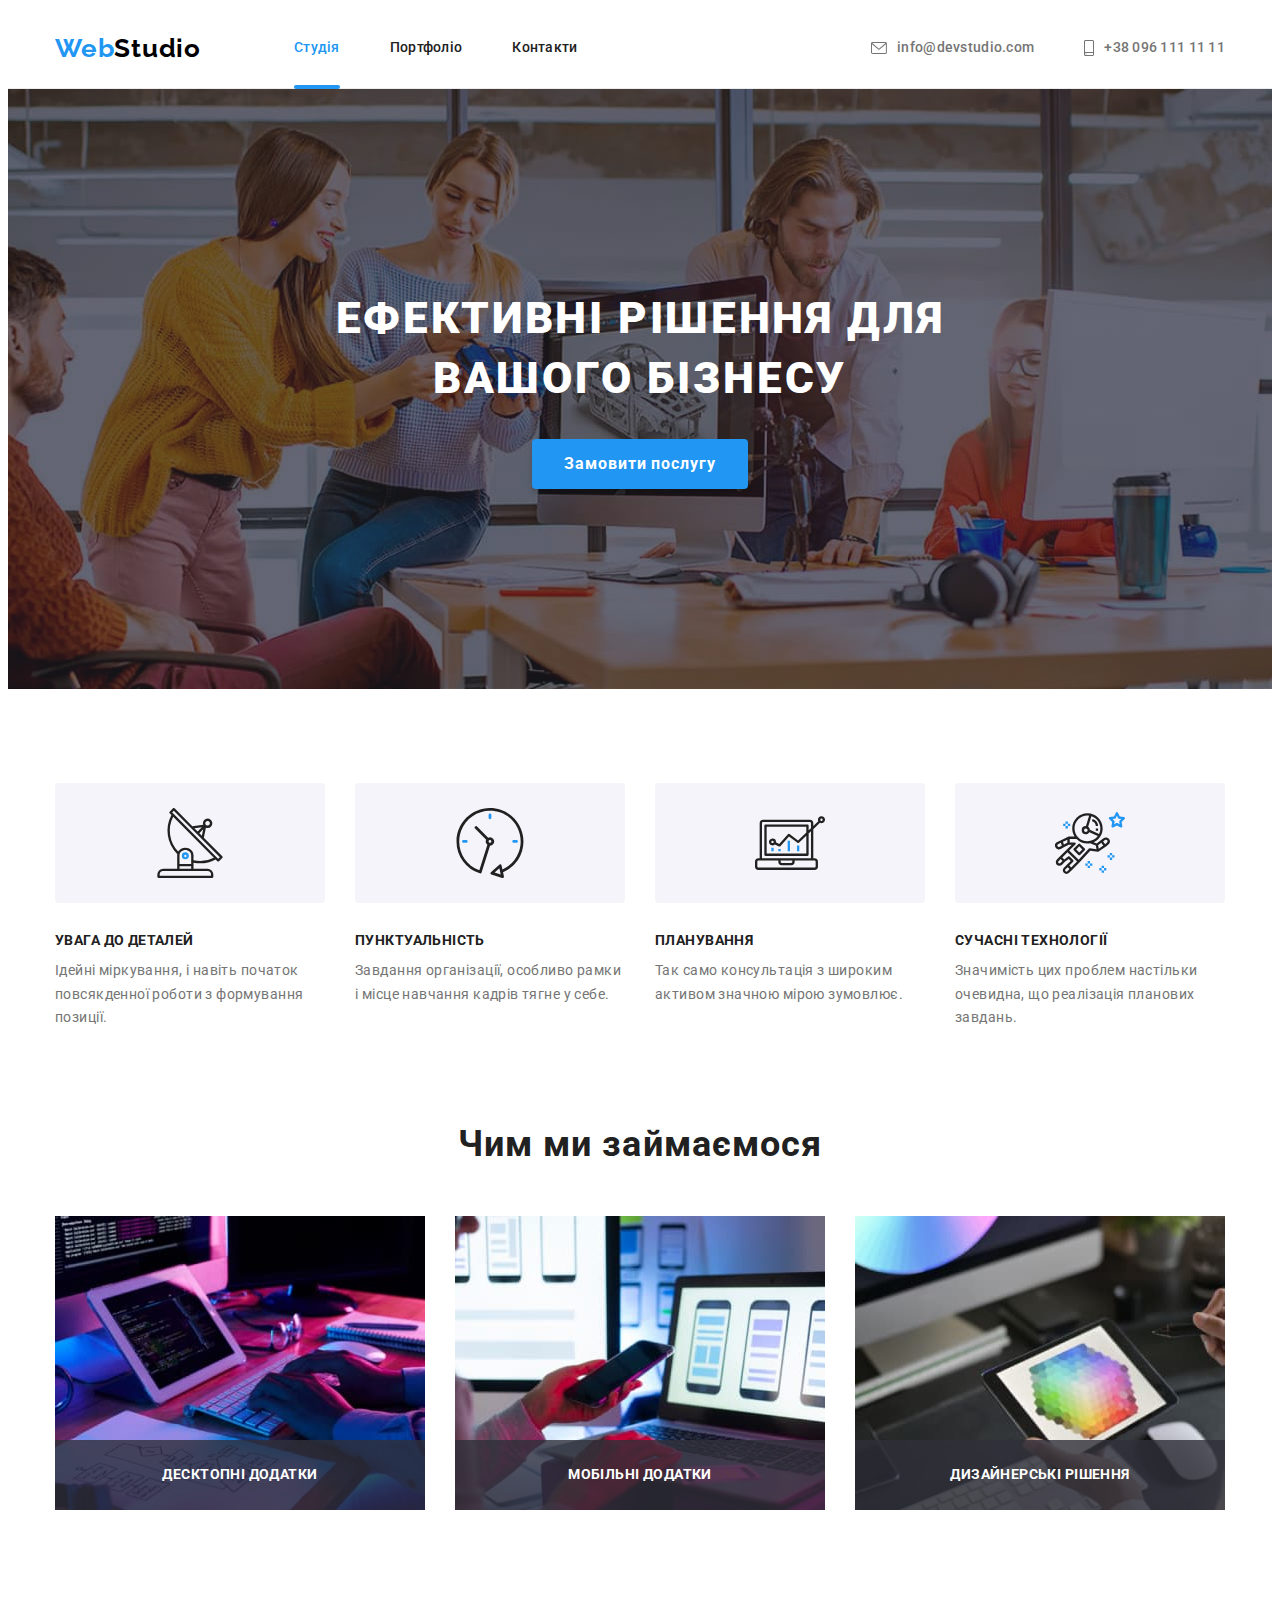
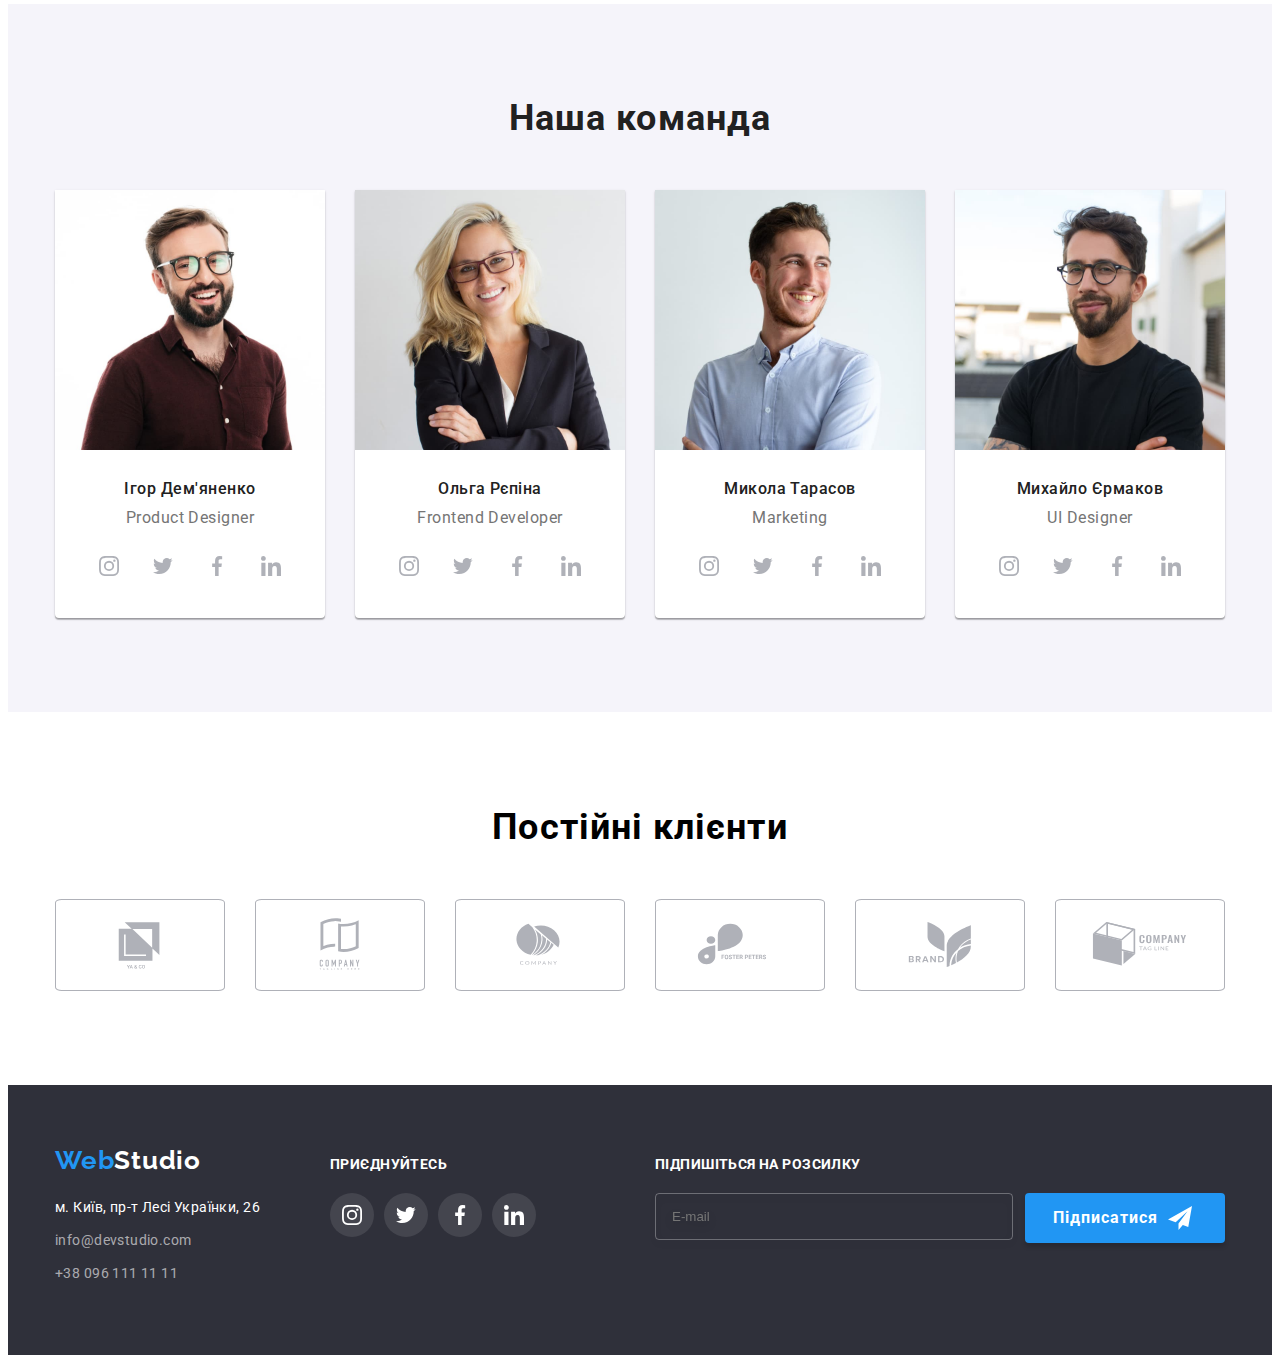
==== index.html @ 9ee4680a "hw6" ====
<!DOCTYPE html>
<html lang="uk">
  <head>
    <meta charset="UTF-8" />
    <meta name="description" content="Web-розробка для вашего бізнесу" />
    <link rel="preconnect" href="https://fonts.googleapis.com" />
    <link rel="preconnect" href="https://fonts.gstatic.com" crossorigin />
    <link href="https://fonts.googleapis.com/css2?family=Raleway:wght@700&family=Roboto:wght@400;500;700;900&display=swap" rel="stylesheet" />
    <link
      rel="stylesheet"
      href="https://cdnjs.cloudflare.com/ajax/libs/modern-normalize/1.1.0/modern-normalize.min.css"
      integrity="sha512-wpPYUAdjBVSE4KJnH1VR1HeZfpl1ub8YT/NKx4PuQ5NmX2tKuGu6U/JRp5y+Y8XG2tV+wKQpNHVUX03MfMFn9Q=="
      crossorigin="anonymous"
      referrerpolicy="no-referrer"
    />

    <link href="css/styles.css" rel="stylesheet" />
    <title>WebStudio</title>
  </head>

  <body>
    <header class="profile">
      <div class="container header">
        <nav class="nav-box">
          <a class="logo" href="./index.html"> Web<span class="remark">Studio</span> </a>
          <ul class="list-head list">
            <li class="li-nav-head">
              <a class="link nav-head current" href="./index.html">Студія</a>
            </li>
            <li class="li-nav-head">
              <a class="link nav-head" href="./portfolio.html">Портфоліо</a>
            </li>
            <li class="li-nav-head">
              <a class="link nav-head" href="#">Контакти</a>
            </li>
          </ul>
        </nav>
        <ul class="list-contact list">
          <li class="li-nav-contact">
            <a class="link contacts" href="mailto:info@devstudio.com"
              ><svg class="contact-icon" width="16" height="12">
                <use href="./images/icons.svg#icon-envelope"></use></svg
              >info@devstudio.com</a
            >
          </li>
          <li class="li-nav-contact">
            <a class="link contacts" href="tel:+380961111111"
              ><svg class="contact-icon" width="10" height="16">
                <use href="./images/icons.svg#icon-smartphone"></use>
              </svg>
              +38 096 111 11 11
            </a>
          </li>
        </ul>
      </div>
    </header>

    <main>
      <section class="hero bg-hero">
        <div class="container">
          <h1 class="slogan">Ефективні рішення для вашого бізнесу</h1>
          <button class="button" type="button" data-modal-open>Замовити послугу</button>
        </div>
      </section>

      <section class="section-main">
        <div class="container">
          <h2 class="visually-hidden">Наші переваги</h2>
          <ul class="list flex-container">
            <li class="description-box icon-antenna-1">
              <h3 class="chapter">увага до деталей</h3>
              <p class="description">Ідейні міркування, і навіть початок повсякденної роботи з формування позиції.</p>
            </li>
            <li class="description-box icon-clock-1">
              <h3 class="chapter">пунктуальність</h3>
              <p class="description">Завдання організації, особливо рамки і місце навчання кадрів тягне у себе.</p>
            </li>
            <li class="description-box icon-diagram-1">
              <h3 class="chapter">планування</h3>
              <p class="description">Так само консультація з широким активом значною мірою зумовлює.</p>
            </li>
            <li class="description-box icon-astronaut-1">
              <h3 class="chapter">сучасні технології</h3>
              <p class="description">Значимість цих проблем настільки очевидна, що реалізація планових завдань.</p>
            </li>
          </ul>
        </div>
      </section>
      <section class="section active">
        <div class="container">
          <h2 class="work">Чим ми займаємося</h2>
          <ul class="list flex-container">
            <li class="item">
              <div class="picture-wrapper">
                <img class="picture" src="./images/ruki-za-compom.jpg" alt="ПК" width="370" />
                <h3 class="picture-title">Десктопні додатки</h3>
              </div>
            </li>
            <li class="item">
              <div class="picture-wrapper">
                <img class="picture" src="./images/tri-iphona.jpg" alt="Макет" width="370" />
                <h3 class="picture-title">Мобільні додатки</h3>
              </div>
            </li>
            <li class="item">
              <div class="picture-wrapper">
                <img class="picture" src="./images/palitra.jpg" alt="Палітра" width="370" />
                <h3 class="picture-title">Дизайнерські рішення</h3>
              </div>
            </li>
          </ul>
        </div>
      </section>

      <section class="team">
        <div class="container">
          <h2 class="work">Наша команда</h2>
          <ul class="list flex-container">
            <li class="portrait">
              <img src="./images/ihor.jpg" alt="Ігор Дем'яненко" width="270" height="260" class="igor" />
              <div class="portrait-box">
                <h3 class="names">Ігор Дем'яненко</h3>
                <p class="job">Product Designer</p>
                <ul class="social-list">
                  <li>
                    <a href="https://www.instagram.com/" class="media-link" target="_blank">
                      <svg class="media-icon" width="20px" height="20">
                        <use href="./images/icons.svg#icon-instagram"></use>
                      </svg>
                    </a>
                  </li>
                  <li>
                    <a href="https://twitter.com/" class="media-link" target="_blank">
                      <svg class="media-icon" width="20px" height="20">
                        <use href="./images/icons.svg#icon-twitter"></use>
                      </svg>
                    </a>
                  </li>
                  <li>
                    <a href="https://uk-ua.facebook.com/" class="media-link" target="_blank">
                      <svg class="media-icon" width="20px" height="20">
                        <use href="./images/icons.svg#icon-facebook"></use>
                      </svg>
                    </a>
                  </li>
                  <li>
                    <a href="https://www.linkedin.com/" class="media-link" target="_blank">
                      <svg class="media-icon" width="20px" height="20">
                        <use href="./images/icons.svg#icon-linkedin"></use>
                      </svg>
                    </a>
                  </li>
                </ul>
              </div>
            </li>

            <li class="portrait">
              <img src="./images/olha.jpg" alt="Ольга Рєпіна" width="270" height="260" class="olya" />
              <div class="portrait-box">
                <h3 class="names">Ольга Рєпіна</h3>
                <p class="job">Frontend Developer</p>
                <ul class="social-list">
                  <li>
                    <a href="https://www.instagram.com/" class="media-link" target="_blank">
                      <svg class="media-icon" width="20px" height="20">
                        <use href="./images/icons.svg#icon-instagram"></use>
                      </svg>
                    </a>
                  </li>
                  <li>
                    <a href="https://twitter.com/" class="media-link" target="_blank">
                      <svg class="media-icon" width="20px" height="20">
                        <use href="./images/icons.svg#icon-twitter"></use>
                      </svg>
                    </a>
                  </li>
                  <li>
                    <a href="https://uk-ua.facebook.com/" class="media-link" target="_blank">
                      <svg class="media-icon" width="20px" height="20">
                        <use href="./images/icons.svg#icon-facebook"></use>
                      </svg>
                    </a>
                  </li>
                  <li>
                    <a href="https://www.linkedin.com/" class="media-link" target="_blank">
                      <svg class="media-icon" width="20px" height="20">
                        <use href="./images/icons.svg#icon-linkedin"></use>
                      </svg>
                    </a>
                  </li>
                </ul>
              </div>
            </li>

            <li class="portrait">
              <img src="./images/kolya.jpg" alt="Микола Тарасов" width="270" height="260" class="kolya" />
              <div class="portrait-box">
                <h3 class="names">Микола Тарасов</h3>
                <p class="job">Marketing</p>
                <ul class="social-list">
                  <li>
                    <a href="https://www.instagram.com/" class="media-link" target="_blank">
                      <svg class="media-icon" width="20px" height="20">
                        <use href="./images/icons.svg#icon-instagram"></use>
                      </svg>
                    </a>
                  </li>
                  <li>
                    <a href="https://twitter.com/" class="media-link" target="_blank">
                      <svg class="media-icon" width="20px" height="20">
                        <use href="./images/icons.svg#icon-twitter"></use>
                      </svg>
                    </a>
                  </li>
                  <li>
                    <a href="https://uk-ua.facebook.com/" class="media-link" target="_blank">
                      <svg class="media-icon" width="20px" height="20">
                        <use href="./images/icons.svg#icon-facebook"></use>
                      </svg>
                    </a>
                  </li>
                  <li>
                    <a href="https://www.linkedin.com/" class="media-link" target="_blank">
                      <svg class="media-icon" width="20px" height="20">
                        <use href="./images/icons.svg#icon-linkedin"></use>
                      </svg>
                    </a>
                  </li>
                </ul>
              </div>
            </li>

            <li class="portrait">
              <img src="./images/miha.jpg" alt="Михайло Єрмаков" width="270" height="260" class="misha" />
              <div class="portrait-box">
                <h3 class="names">Михайло Єрмаков</h3>
                <p class="job">UI Designer</p>
                <ul class="social-list">
                  <li>
                    <a href="https://www.instagram.com/" class="media-link" target="_blank">
                      <svg class="media-icon" width="20px" height="20">
                        <use href="./images/icons.svg#icon-instagram"></use>
                      </svg>
                    </a>
                  </li>
                  <li>
                    <a href="https://twitter.com/" class="media-link" target="_blank">
                      <svg class="media-icon" width="20px" height="20">
                        <use href="./images/icons.svg#icon-twitter"></use>
                      </svg>
                    </a>
                  </li>
                  <li>
                    <a href="https://uk-ua.facebook.com/" class="media-link" target="_blank">
                      <svg class="media-icon" width="20px" height="20">
                        <use href="./images/icons.svg#icon-facebook"></use>
                      </svg>
                    </a>
                  </li>
                  <li>
                    <a href="https://www.linkedin.com/" class="media-link" target="_blank">
                      <svg class="media-icon" width="20px" height="20">
                        <use href="./images/icons.svg#icon-linkedin"></use>
                      </svg>
                    </a>
                  </li>
                </ul>
              </div>
            </li>
          </ul>
        </div>
      </section>

      <section class="section clients">
        <div class="container">
          <h2>Постійні клієнти</h2>
          <ul class="client-list">
            <li class="client-item">
              <a href="" class="client-link" target="_blank">
                <svg class="client-icon" width="106" height="60">
                  <use href="./images/icons.svg#icon-Logo"></use>
                </svg>
              </a>
            </li>
            <li class="client-item">
              <a href="" class="client-link" target="_blank">
                <svg class="client-icon" width="106" height="60">
                  <use href="./images/icons.svg#icon-Logo2"></use>
                </svg>
              </a>
            </li>
            <li class="client-item">
              <a href="" class="client-link" target="_blank">
                <svg class="client-icon" width="106" height="60">
                  <use href="./images/icons.svg#icon-Logo3"></use>
                </svg>
              </a>
            </li>
            <li class="client-item">
              <a href="" class="client-link" target="_blank">
                <svg class="client-icon" width="106" height="60">
                  <use href="./images/icons.svg#icon-Logo4"></use>
                </svg>
              </a>
            </li>
            <li class="client-item">
              <a href="" class="client-link" target="_blank">
                <svg class="client-icon" width="106" height="60">
                  <use href="./images/icons.svg#icon-Logo5"></use>
                </svg>
              </a>
            </li>
            <li class="client-item">
              <a href="" class="client-link" target="_blank">
                <svg class="client-icon" width="106" height="60">
                  <use href="./images/icons.svg#icon-Logo6"></use>
                </svg>
              </a>
            </li>
          </ul>
        </div>
      </section>
    </main>

    <footer class="underground">
      <div class="container aside">
        <div>
          <a href="./index.html" class="logo">Web<span class="remark-footer">Studio</span></a>
          <address>
            <ul class="list footer-box">
              <li class="footer-address">
                <a class="map" href="https://goo.gl/maps/CPtrU1FHBa2aNyZL9" target="_blank" rel="noopener noreferrer nofollow">м. Київ, пр-т Лесі Українки, 26</a>
              </li>
              <li class="footer-address">
                <a class="contacts-footer" href="mailto:info@devstudio.com">info@devstudio.com</a>
              </li>
              <li class="footer-address">
                <a class="contacts-footer" href="tel:+380961111111"> +38 096 111 11 11 </a>
              </li>
            </ul>
          </address>
        </div>
        <div class="social-media">
          <p>Приєднуйтесь</p>
          <ul class="media-list">
            <li>
              <a href="https://www.instagram.com/" class="media-link" target="_blank">
                <svg class="footer-icon" width="20px" height="20">
                  <use href="./images/icons.svg#icon-instagram"></use>
                </svg>
              </a>
            </li>
            <li>
              <a href="https://twitter.com/" class="media-link" target="_blank">
                <svg class="footer-icon" width="20px" height="20">
                  <use href="./images/icons.svg#icon-twitter"></use>
                </svg>
              </a>
            </li>
            <li>
              <a href="https://uk-ua.facebook.com/" class="media-link" target="_blank">
                <svg class="footer-icon" width="20px" height="20">
                  <use href="./images/icons.svg#icon-facebook"></use>
                </svg>
              </a>
            </li>
            <li>
              <a href="https://www.linkedin.com/" class="media-link" target="_blank" >
                <svg class="footer-icon" width="20px" height="20">
                  <use href="./images/icons.svg#icon-linkedin"></use>
                </svg>
              </a>
            </li>
          </ul>
          </div>
            <form class="form footer-form">
              <p class="fottext-title title">Підпишіться на розсилку</p>
              <div class="form-space-cnt">
              <label class="form-space">
                <input class="form-input" type="email" name="e-mail" placeholder="E-mail" />
              </label>
              <button class="footer-btn" type="submit">
                Підписатися
                <svg class="footer-form-icon" width="24px" height="24">
                  <use href="./images/icons.svg#icon-telegram"></use>
                </svg>
              </button>
              </div>
            </form>
          </div>
        </div>
      </div>
    </footer>

    <div class="backdrop is-hidden" data-modal>
      <div class="modal">
        <form class="modal-form" autocomplete="off">
        <h2 class="modal-text">Залиште свої дані, ми вам передзвонимо</h2>
        <label class="modal-form-space">
          <span class="label-text">Ім'я</span>
          <input type="text" name="name" class="form-input" id="name" autocomplete="on" placeholder="Степан Бандера)">
          <svg class="icon">
            <use href="./images/icons.svg#icon-man"></use>
          </svg>
        </label>
        <label class="modal-form-space">
          <span class="label-text">Телефон</span>
          <input type="tel" name="phone" class="form-input" autocomplete="on" placeholder="+380...">
          <svg class="icon">
            <use href="./images/icons.svg#icon-telephone"></use>
          </svg>
        </label>
        <label class="modal-form-space">
          <span class="label-text">Пошта</span>
          <input type="email" name="mail" class="form-input" autocomplete="on" placeholder="banderarulit@gmail.com">
          <svg class="icon">
            <use href="./images/icons.svg#icon-email-black"></use>
          </svg>
        </label>
        <label class="modal-form-space">
          <span class="label-text">Коментар</span>
           <textarea class="form-textarea" name="comment" rows="6" placeholder="Введіть текст"></textarea>
        </label>

        <label class="modal-form-space checkbox-label">
           <input  class="form-checkbox visually-hidden"  type="checkbox"  name="control"/>
          <span class="checkbox-icon checked-icon"></span>
          
          <span class="label-text">Погоджуюся з розсилкою та приймаю 
            <a class="modal-link" href="#"> Умови договору</a></span>

        </label>
        <button class="submit-btn" type="submit">Відправити</button>

        <button class="modal-button" type="button" data-modal-close>
          <svg class="modal-btn-close">
            <use class="icon-cls" href="./images/icons.svg#modal-button"></use>
          </svg>
        </button>

      
      </form>
      </div>
    </div>

    <script src="./js/modal.js"></script>
  </body>
</html>
---- css/styles.css ----
body {
    font-family: 'Roboto', sans-serif;
}

*,
*::before,
*::after {
    box-sizing: border-box;
}

:root {
    --logo-color: #2196F3;
    --logo-color-header: #000000;
    --logo-color-footer: #FFFFFF;
    --link-color: #212121;
    --contacts-color: #757575;
    --background-tablo-color: #2F303A;
    --background-team-color: #F5F4FA;
    --border-container-color: #EEEEEE;
    --contacts-footer-color: rgba(255, 255, 255, 0.6);
    --box-shadow-button: rgba(0, 0, 0, 0.15);
    --portrait-shd-one: rgba(0, 0, 0, 0.12);
    --portrait-shd-two: rgba(0, 0, 0, 0.14);
    --portrait-shd-three: rgba(0, 0, 0, 0.2);
    --btn-shd-one: rgba(0, 0, 0, 0.1);
    --btn-shd-two: rgba(0, 0, 0, 0.08);
    --icon-color: #AFB1B8;
    --logo-color-act: #188CE8;
    ;
}

p,
h1,
h2,
h3,
h4,
h5,
h6 {
    margin: 0;
}

ul,
ol {
    list-style: none;
    margin: 0;
    padding-left: 0;
}

a {
    text-decoration: none;
    color: inherit;
}

/* general values*/
.visually-hidden {
    position: absolute;
    white-space: nowrap;
    width: 1px;
    height: 1px;
    overflow: hidden;
    border: 0;
    padding: 0;
    clip: rect(0 0 0 0);
    clip-path: inset(50%);
    margin: -1px;
}

.list-head,
.list-contact {
    font-weight: 500;
    font-size: 14px;
    line-height: 1.14;
    letter-spacing: 0.02em;
}

.list-contact {
    display: flex;
    align-items: center;
    margin-left: auto;
}


.contact-icon {
    fill: var(--contacts-color);
    margin-right: 10px;
    transition: fill 250ms cubic-bezier(0.4, 0, 0.2, 1);
}

.li-nav-contact:not(:last-child) {
    margin-right: 50px;
}

.link {
    font-family: 'Roboto', sans-serif;
    text-decoration: none;
    color: var(--link-color);
    padding: 32px 0;
    display: block;
}

.link:hover,
.link:focus {
    font-family: 'Roboto', sans-serif;
    font-weight: 500;
    font-size: 14px;
    line-height: 1.14;
    letter-spacing: 0.02em;
    color: var(--logo-color);
}

.list {
    list-style: none;
    padding: 0;
}

.list-head {
    display: flex;
    margin-left: 93px;

}

.li-nav-head {
    margin-right: 50px;
}

.li-nav-head:last-child {
    margin-right: 0;
}

.container {

    width: 1200px;
    margin: 0 auto;
    padding-left: 15px;
    padding-right: 15px;

}

.header {
    display: flex;
}

.profile {
    background-color: var(--logo-color-footer);
    border-bottom: 1px solid #ECECEC
}

.nav-box {
    display: flex;
    align-items: center;
}

.list-head .nav-head {
    display: block;
    padding-top: 32px;
    padding-bottom: 32px;
    color: var(--link-color);
    transition: color 250ms cubic-bezier(0.4, 0, 0.2, 1);
}

.list-head .nav-head:hover,
.list-head .nav-head:focus {
    color: var(--logo-color);
}


.list-head .link.current {
    position: relative;
    color: var(--logo-color)
}

.list-head .link.current::after {
    position: absolute;
    bottom: -1px;
    display: block;
    content: '';
    width: 100%;
    height: 4px;
    background-color: var(--logo-color);
    border-radius: 2px;
}

.logo {
    font-family: 'Raleway', sans-serif;
    font-weight: 700;
    font-size: 26px;
    line-height: 1.19;
    letter-spacing: 0.03em;
    color: var(--logo-color);
    cursor: pointer;
    text-decoration: none;
}

.remark {
    color: var(--logo-color-header);
}

.remark-footer {
    color: var(--logo-color-footer);
    display: inline-block;
    margin-bottom: 20px;
}

.contacts {
    font-weight: 500;
    font-size: 14px;
    line-height: 1.14;
    letter-spacing: 0.02em;
    color: var(--contacts-color);
    text-decoration: none;
    display: inline-flex;
    padding: 32px 0;
    align-items: center;
    transition: color 250ms cubic-bezier(0.4, 0, 0.2, 1);


}

.contacts:hover,
.contacts:focus {
    color: var(--logo-color);
}

.contacts:hover svg {
    fill: var(--logo-color);
}

.contacts:focus svg {
    fill: var(--logo-color);
}

.hero {
    text-align: center;
    padding: 200px 0;
    color: var(--logo-color-footer);
    background: var(--background-tablo-color);
    max-width: 1600px;
    display: block;
    margin: auto;
}

.bg-hero {
    background-image: linear-gradient(to right,
            rgba(47, 48, 58, 0.4),
            rgba(47, 48, 58, 0.4)),
        url(../images/hero.jpg);
    background-repeat: no-repeat;
    background-position: center;
}

.slogan {
    font-weight: 900;
    font-size: 44px;
    line-height: 1.36;
    letter-spacing: 0.06em;
    text-transform: uppercase;
    color: var(--logo-color-footer);
    width: 696px;
    margin: 0 auto 30px auto;
}

.button {
    font-family: 'Roboto',
        sans-serif;
    background: var(--logo-color);
    box-shadow: 0px 4px 4px var(--box-shadow-button);
    border-radius: 4px;
    border: 0;
    cursor: pointer;
    font-weight: 700;
    font-size: 16px;
    line-height: 1.875;
    letter-spacing: 0.06em;
    width: 216px;
    display: inline-block;
    padding-bottom: 10px;
    padding-top: 10px;
    color: var(--logo-color-footer);
    transition: background-color 250ms cubic-bezier(0.4, 0, 0.2, 1);
}

.button:hover,
.button:focus {
    background: var(--logo-color-act);
    box-shadow: 0px 4px 4px var(--box-shadow-button);
    border-radius: 4px;
    border: 0;
    cursor: pointer;
}

.description-box {
    width: 270px;

}

.description-box::before {
    content: '';
    display: block;
    margin-bottom: 30px;
    height: 120px;
    border-radius: 4px;

    background-repeat: no-repeat;
    background-color: var(--background-team-color);
    background-position: center;
}

.description-box.icon-antenna-1::before {
    background-image: url(../images/1_antenna.svg);
}

.description-box.icon-clock-1::before {
    background-image: url(../images/2_clock.svg);
}

.description-box.icon-diagram-1::before {
    background-image: url(../images/3_diagram.svg);
}

.description-box.icon-astronaut-1::before {
    background-image: url(../images/4_astronaut.svg);
}

.description-box .chapter {
    font-weight: 700;
    line-height: 1.14;
    font-size: 14px;
    letter-spacing: 0.03em;
    text-transform: uppercase;
    color: var(--link-color);
    margin-top: 0;
    margin-bottom: 10px;
}

.description {

    line-height: 1.71;
    font-size: 14px;
    letter-spacing: 0.03em;
    color: var(--contacts-color);
    min-width: 270px;
    margin-top: 0;
    margin-bottom: 0;
}

.work {
    font-weight: 700;
    font-size: 36px;
    line-height: 1.16;
    text-align: center;
    letter-spacing: 0.03em;
    margin-bottom: 50px;
    color: var(--link-color);
    margin-top: 0;
}

.team {
    background: var(--background-team-color);
    padding-top: 94px;
    padding-bottom: 94px;
}

.worker {
    font-weight: 700;
    font-size: 36px;
    line-height: 1.16;
    text-align: center;
    letter-spacing: 0.03em;
    color: var(--link-color);
    margin: 94px 0 50px;
}

.portrait {
    background: var(--logo-color-footer);
    box-shadow: 0px 1px 3px var(--portrait-shd-one),
        0px 1px 1px var(--portrait-shd-two),
        0px 2px 1px var(--portrait-shd-three);
    border-radius: 0px 0px 4px 4px;
}

.portrait h3 {
    margin-bottom: 10px;
}

.portrait p {
    margin-bottom: 16px;
}

.portrait-box {
    padding: 30px 32px;
    justify-content: center;
}

.flex-container {
    display: flex;
    justify-content: space-between;
}

.active .picture-title {
    position: absolute;
    bottom: 0;

    width: 100%;
    padding-top: 27px;
    padding-bottom: 27px;
    text-align: center;
    letter-spacing: 0.03em;

    color: var(--logo-color-footer);
    background-color: rgba(47, 48, 58, 0.8);
}

.picture {
    display: block;
}

.picture-wrapper {
    position: relative;
    width: 370px;
    height: 294px;
}

.picture-title {
    font-size: 14px;
    line-height: 1.14;
    text-transform: uppercase;
    text-align: center;

}

.social-list {
    display: flex;
}

.social-list li+li {
    margin-left: 10px;
}

.names {

    font-weight: 500;
    font-size: 16px;
    line-height: 1.18;
    text-align: center;
    letter-spacing: 0.03em;
    color: var(--link-color);
    margin-bottom: 10px;
    margin-top: 0;
}

.job {
    font-size: 16px;
    line-height: 1.18;
    text-align: center;
    letter-spacing: 0.03em;
    color: var(--contacts-color);
    margin-top: 0;
    margin-bottom: 0;
}

/*section clients*/

.client-list {
    display: flex;
    justify-content: center;
}

.clients h2 {
    text-align: center;
    font-weight: bold;
    font-size: 36px;
    line-height: 1.2;
    text-align: center;
    letter-spacing: 0.03em;
    margin-bottom: 50px;
}

.client-link {
    display: flex;
    justify-content: center;
    align-items: center;
    width: 170px;
    height: 92px;
    border-radius: 4%;
    border: 1px solid var(--icon-color);
    background: rgba(255, 255, 255, 0.1);

}

.client-link:hover,
.client-link:focus {
    border-color: var(--logo-color);
    transition: border-color 250ms cubic-bezier(0.4, 0, 0.2, 1);
}

.client-link:hover svg,
.client-link:focus svg {
    fill: var(--logo-color);
    transition: fill 250ms cubic-bezier(0.4, 0, 0.2, 1);

}

.client-list li+li {
    margin-left: 30px;
}

.client-icon {
    fill: var(--icon-color);
}

/* end section clients */


/*          footer          */
.aside {
    display: flex;
    align-items: baseline;
}

.underground {
    background: var(--background-tablo-color);
    padding-top: 60px;
    padding-bottom: 60px;
}

.footer-address {
    margin-bottom: 9px;
}

.footer-address:last-child {
    margin-bottom: 0;
}

.btn-list:not(:last-child) {
    margin-right: 8px;
}

.map {
    font-style: normal;
    font-family: 'Roboto', sans-serif;
    font-size: 14px;
    line-height: 1.71;
    letter-spacing: 0.03em;
    color: var(--logo-color-footer);
    text-decoration: none;
}

.contacts-footer {
    font-style: normal;
    font-family: 'Roboto', sans-serif;
    font-size: 14px;
    line-height: 1.71;
    letter-spacing: 0.03em;
    color: var(--contacts-footer-color);
    text-decoration: none;
    margin-bottom: 9px;
    display: block;
}

.footer-form {

    margin-left: auto;
}

.footer-form .form-space {
    margin-right: 12px;
}

.form-space-cnt {
    display: flex;
}

.fottext-title {
    font-weight: bold;
    font-size: 14px;
    line-height: 1.2;
    letter-spacing: 0.03em;
    text-transform: uppercase;
    margin-bottom: 20px;
    color: var(--logo-color-footer);
    letter-spacing: 0.03em;
    text-transform: uppercase;
    margin-bottom: 20px;
}

.footer-form .form-input {
    width: 358px;
    padding: 15px 16px;
    border: 1px solid rgba(255, 255, 255, 0.3);
    filter: drop-shadow(0px 4px 4px rgba(0, 0, 0, 0.15));
    border-radius: 4px;
    cursor: pointer;
    background-color: transparent;
    color: var(--logo-color-footer);
}

.footer-form .footer-btn {
    display: inline-flex;
    align-items: center;
    margin-top: auto;
}

.footer-btn {
    display: inline-block;
    min-width: 200px;
    font-family: inherit;
    color: var(--logo-color-footer);
    padding: 10px 28px;
    background: var(--logo-color);
    box-shadow: 0px 4px 4px rgba(0, 0, 0, 0.15);
    border-radius: 4px;
    border: 0;
    align-items: center;
    text-align: center;
    letter-spacing: 0.06em;
    font-style: normal;
    font-weight: 700;
    font-size: 16px;
    line-height: 1.875;

    transition: background-color 250ms cubic-bezier(0.4, 0, 0.2, 1);
}

.footer-btn:focus,
.footer-btn:hover {
    background-color: var(--logo-color-act);
}

.footer-form-icon {
    margin-left: 10px;
}

/* social links*/


.social-media {
    margin-left: 70px;
}

.social-media p {
    font-weight: bold;
    font-size: 14px;
    line-height: 1.2;
    letter-spacing: 0.03em;
    text-transform: uppercase;
    margin-bottom: 20px;
    color: var(--logo-color-footer);
}

.media-list {
    display: flex;
}

.media-list li+li {
    margin-left: 10px;
}

.media-icon {
    fill: var(--icon-color);
    transition: fill 250ms cubic-bezier(0.4, 0, 0.2, 1);

}

.footer-icon {
    fill: var(--logo-color-footer);
    transition: fill 250ms cubic-bezier(0.4, 0, 0.2, 1);
}

.media-link {
    display: inline-flex;
    justify-content: center;
    align-items: center;
    width: 44px;
    height: 44px;
    border-radius: 50%;
    background: rgba(255, 255, 255, 0.1);
    transition: background-color 250ms cubic-bezier(0.4, 0, 0.2, 1);
}

.media-link:hover,
.media-link:focus {
    background-color: var(--logo-color);
}

.media-link:hover svg,
.media-link:focus svg {
    fill: var(--logo-color-footer);
}

/* end social links*/

.section-main {
    padding-top: 94px;
}

.section {
    padding-top: 94px;
    padding-bottom: 94px;
}

.list-one {
    display: flex;
    justify-content: center;
    margin-bottom: 50px;
}

.list-two {
    display: flex;
    justify-content: space-between;
    flex-wrap: wrap;
}

.btn {
    font-family: 'Roboto', sans-serif;
    background: var(--background-team-color);
    border-radius: 4px;
    border: 0;
    cursor: pointer;
    font-weight: 500;
    font-size: 16px;
    line-height: 1.625;
    text-align: center;
    letter-spacing: 0.03em;
    color: var(--link-color);
    display: block;
    padding: 6px 22px;
    transition: color 250ms cubic-bezier(0.4, 0, 0.2, 1);
}

.btn:hover,
.btn:focus {
    background: var(--logo-color);
    border-radius: 4px;
    box-shadow: 0px 3px 1px var(--btn-shd-one),
        0px 1px 2px var(--btn-shd-two),
        0px 2px 2px var(--portrait-shd-one);
    font-weight: 500;
    font-size: 16px;
    line-height: 1.625;
    text-align: center;
    letter-spacing: 0.03em;
    color: var(--logo-color-footer);
    transition: background-color 250ms cubic-bezier(0.4, 0, 0.2, 1);
}

.name {
    font-family: 'Roboto',
        sans-serif;
    font-weight: 700;
    font-size: 18px;
    line-height: 2;
    letter-spacing: 0.06em;
    color: var(--link-color);
}

.type {
    font-family: 'Roboto',
        sans-serif;
    font-size: 16px;
    line-height: 1.875;
    letter-spacing: 0.03em;
    color: var(--contacts-color);
}

.img-box {
    padding: 20px 24px;
    border-bottom: 1px solid var(--borderCardPortfolio);
    border-left: 1px solid var(--borderCardPortfolio);
    border-right: 1px solid var(--borderCardPortfolio);
}

.container-li {
    background: var(--logo-color-footer);
    width: 370px;
    border: 1px solid #EEEEEE;
}

.container-li:not(:nth-last-child(-n+3)) {
    margin-bottom: 30px;
}

.container-li:hover,
.container-li:focus {
    background: #FFFFFF;
    border: 1px solid #EEEEEE;
    box-shadow: 0px 1px 1px rgba(0, 0, 0, 0.12), 0px 4px 4px rgba(0, 0, 0, 0.06), 1px 4px 6px rgba(0, 0, 0, 0.16);
}

.container-li .overlay-img {
    position: relative;
    overflow: hidden;
    width: 370px;
    height: 294px;
}

.container-li .overlay {
    position: absolute;
    top: 0;
    padding: 63px 24px;
    width: 100%;
    height: 100%;

    font-size: 18px;
    line-height: 28px;

    color: var(--logo-color-footer);
    background-color: var(--logo-color);
    opacity: 0.9;
    transform: translateY(100%);

    transition: transform 250ms cubic-bezier(0.4, 0, 0.2, 1);
}

.example:hover .overlay,
.example:focus .overlay {
    transform: translateY(0);
}

img {
    display: block;
    max-width: 100%;
    height: auto;
}

/* Modal window*/

.backdrop {
    position: fixed;
    top: 0;
    left: 0;

    width: 100%;
    height: 100%;

    background-color: rgba(0, 0, 0, 0.2);
    opacity: 1;
    transform: scale(1);

    transition: opacity 250ms cubic-bezier(0.4, 0, 0.2, 1),
        transform 250ms cubic-bezier(0.4, 0, 0.2, 1);
}

.backdrop.is-hidden {
    opacity: 0;
    visibility: visible;
    pointer-events: none;
    transform: scale(0);

    transition: opacity 250ms cubic-bezier(0.4, 0, 0.2, 1),
        transform 250ms cubic-bezier(0.4, 0, 0.2, 1);
}

.modal {
    position: absolute;
    top: 50%;
    left: 50%;
    transform: translate(-50%, -50%);
    padding: 40px;
    min-width: 528px;
    min-height: 581px;

    background: #ffffff;
    box-shadow: 0px 1px 3px rgba(0, 0, 0, 0.12), 0px 1px 1px rgba(0, 0, 0, 0.14),
        0px 2px 1px rgba(0, 0, 0, 0.2);
    border-radius: 4px;

    transition: opacity 250ms cubic-bezier(0.4, 0, 0.2, 1),
        transform 250ms cubic-bezier(0.4, 0, 0.2, 1);
}

.modal-button {
    position: absolute;
    top: 8px;
    right: 8px;

    display: flex;

    width: 30px;
    height: 30px;

    background-color: var(--logo-color-footer);
    border: 1px solid rgba(0, 0, 0, 0.1);
    border-radius: 50%;
    cursor: pointer;
    padding: 0;
    justify-content: center;
    align-items: center;
}

.modal-button .modal-btn-close {
    width: 11px;
    height: 11px;

}

.modal-button:hover,
.modal-button:focus {
    fill: var(--logo-color);
    transition: fill 250ms cubic-bezier(0.4, 0, 0.2, 1);
}


.modal-form .modal-text {
    margin-bottom: 12px;
    text-align: center;

    font-size: 20px;
    line-height: 1.15;

    color: var(--link-color);
}

.modal-form .modal-form-space {
    position: relative;

    display: flex;
    flex-direction: column;
}

.modal-form .form-input {
    margin-bottom: 10px;
    padding: 11px 12px 11px 42px;

    border: 1px solid rgba(33, 33, 33, 0.2);
    box-sizing: border-box;
    border-radius: 4px;

    cursor: pointer;

    transition: border 250ms cubic-bezier(0.4, 0, 0.2, 1);
}

.modal-form .form-textarea {
    margin-bottom: 10px;
    padding: 12px 16px;
    min-height: 120px;

    border: 1px solid rgba(33, 33, 33, 0.2);
    box-sizing: border-box;
    border-radius: 4px;

    resize: none;
    cursor: pointer;

    transition: border 250ms cubic-bezier(0.4, 0, 0.2, 1);
}

.modal-form .checkbox-label {
    position: relative;
    display: flex;
    flex-direction: row;
    justify-content: center;
    align-items: center;
    margin-bottom: 30px;
}

.modal-form .label-text {
    font-size: 14px;
    line-height: 1.64;
}

.checkbox-label {
    display: flex;
    margin-left: 5px;

    font-size: 14px;
    line-height: 1.64;
}

.modal-link {
    color: var(--logo-color);
    text-decoration: underline;
}

.checkbox-label .label-text {
    margin-bottom: 0;
}

.checkbox-label .checkbox-icon {
    display: inline-block;
    margin-right: 7px;
    width: 16px;
    height: 15px;


    border: 2px solid var(--logo-color-header);
    border-radius: 2px;

    opacity: 1;

    transition: opacity 250ms cubic-bezier(0.4, 0, 0.2, 1);
}

.checked-icon {
    position: absolute;

    top: 0;
    left: 0;
    transform: translate(12px, 4px);
    width: 15px;
    height: 15px;

    opacity: 0;

    transition: opacity 250ms cubic-bezier(0.4, 0, 0.2, 1);
}

.form-checkbox:checked+.checkbox-icon {
    opacity: 0;
}

.form-checkbox:checked~.checked-icon {
    opacity: 1;
    background-image: url(../images/V.svg);
    background-color: #2196F3;
    border-color: transparent;
    background-size: contain;
    background-repeat: no-repeat;

}

.modal-form .submit-btn {
    display: block;
    margin-left: auto;
    margin-right: auto;
}

.modal-form-space .icon {
    position: absolute;
    width: 18px;
    height: 18px;
    transform: translate(12px, 38px);

    fill: var(--logo-color-header);

    transition: fill 250ms cubic-bezier(0.4, 0, 0.2, 1);
}

.modal-form-space:focus-within .icon {
    fill: var(--logo-color);
}

.modal-form-space:focus-within .form-input,
.modal-form-space:focus-within .form-textarea {
    border: 1px solid var(--logo-color);
    outline: 0;
}

.modal-form-space:hover .icon {
    fill: var(--logo-color);
}

.modal-form-space:hover .form-textarea,
.modal-form-space:hover .form-input {
    border: 1px solid var(--logo-color);
}

.submit-btn {
    display: inline-block;
    min-width: 200px;
    padding: 10px 28px;

    background-color: var(--logo-color);
    color: var(--logo-color-footer);

    font-family: inherit;
    font-weight: 700;
    font-size: 16px;
    line-height: 30px;
    letter-spacing: 0.06em;

    box-shadow: 0px 4px 4px rgba(0, 0, 0, 0.15);
    border: none;
    border-radius: 4px;

    cursor: pointer;
}

.submit-btn:focus,
.submit-btn:hover {
    background-color: var(--logo-color-act);
}
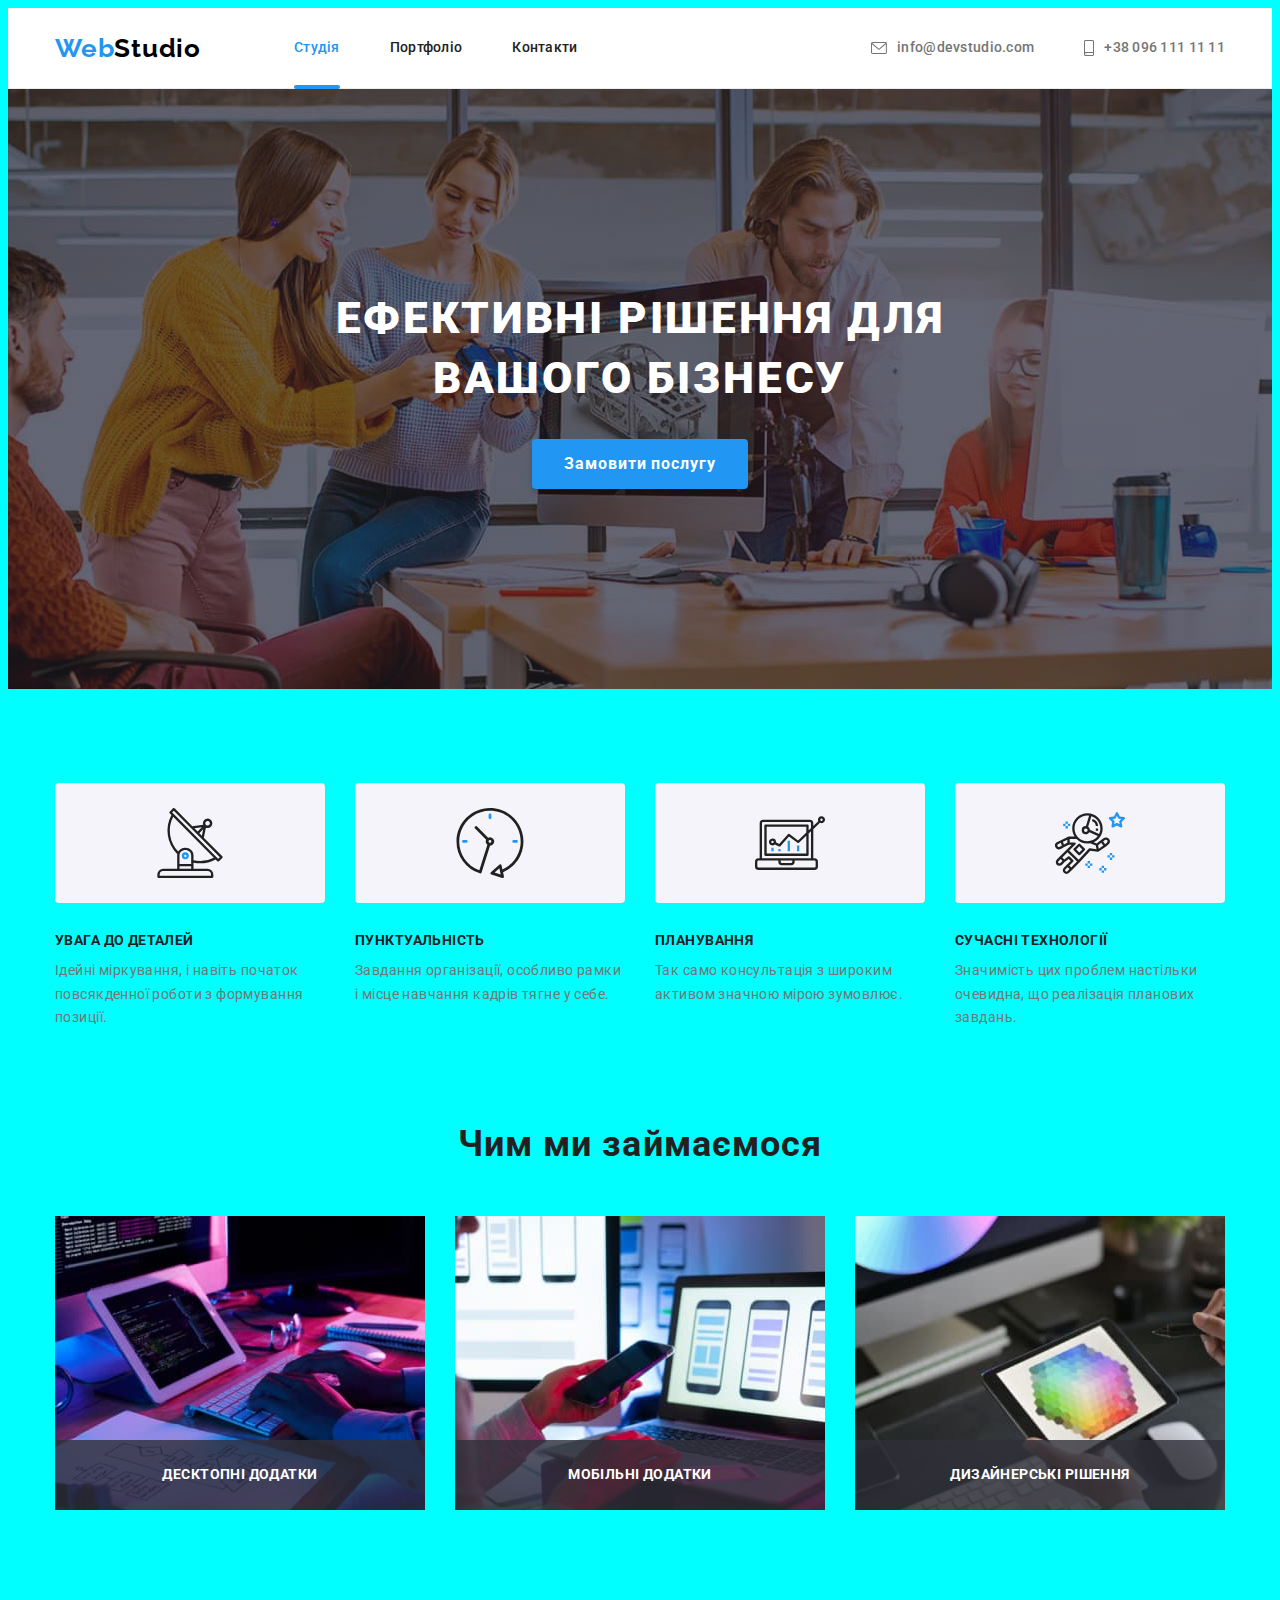
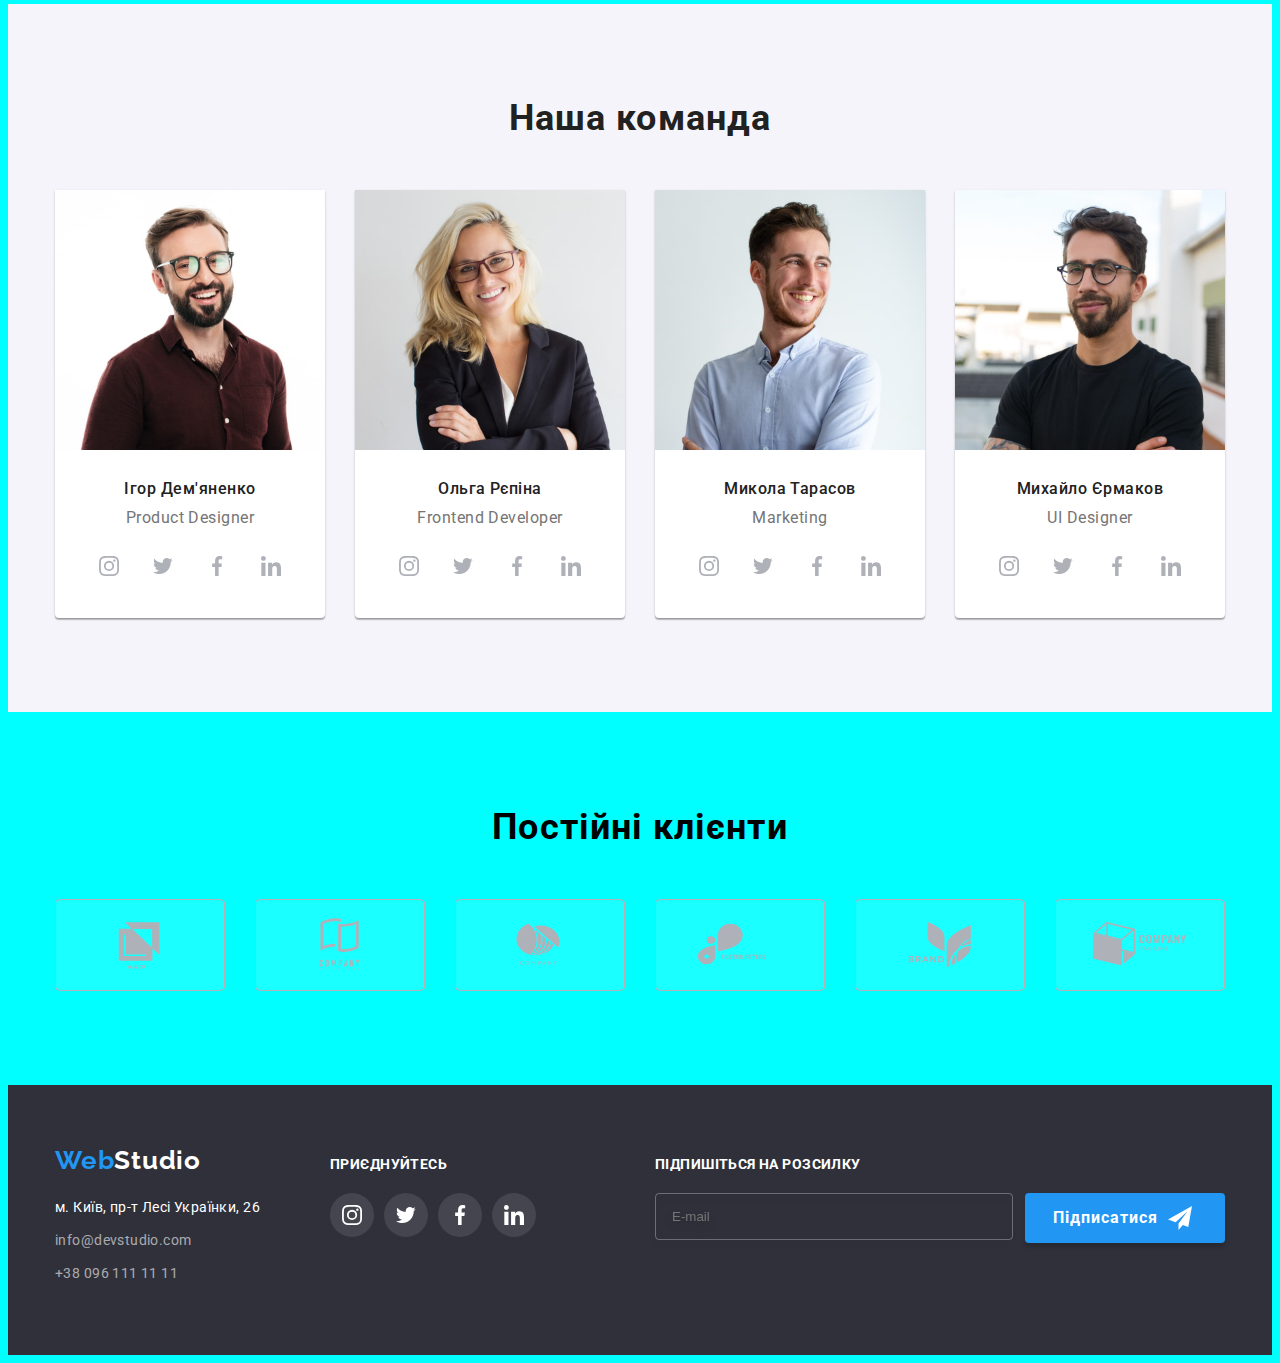
==== commit 07c4dacc: "create scss" ====
--- a/index.html
+++ b/index.html
@@ -15,6 +15,7 @@
     />
 
     <link href="css/styles.css" rel="stylesheet" />
+    <link rel="stylesheet" href="./sass/main.css">
     <title>WebStudio</title>
   </head>
 
--- a/sass/main.css
+++ b/sass/main.css
@@ -0,0 +1,6 @@
+body {
+  background-color: aqua;
+  color: black;
+}
+
+/*# sourceMappingURL=main.css.map */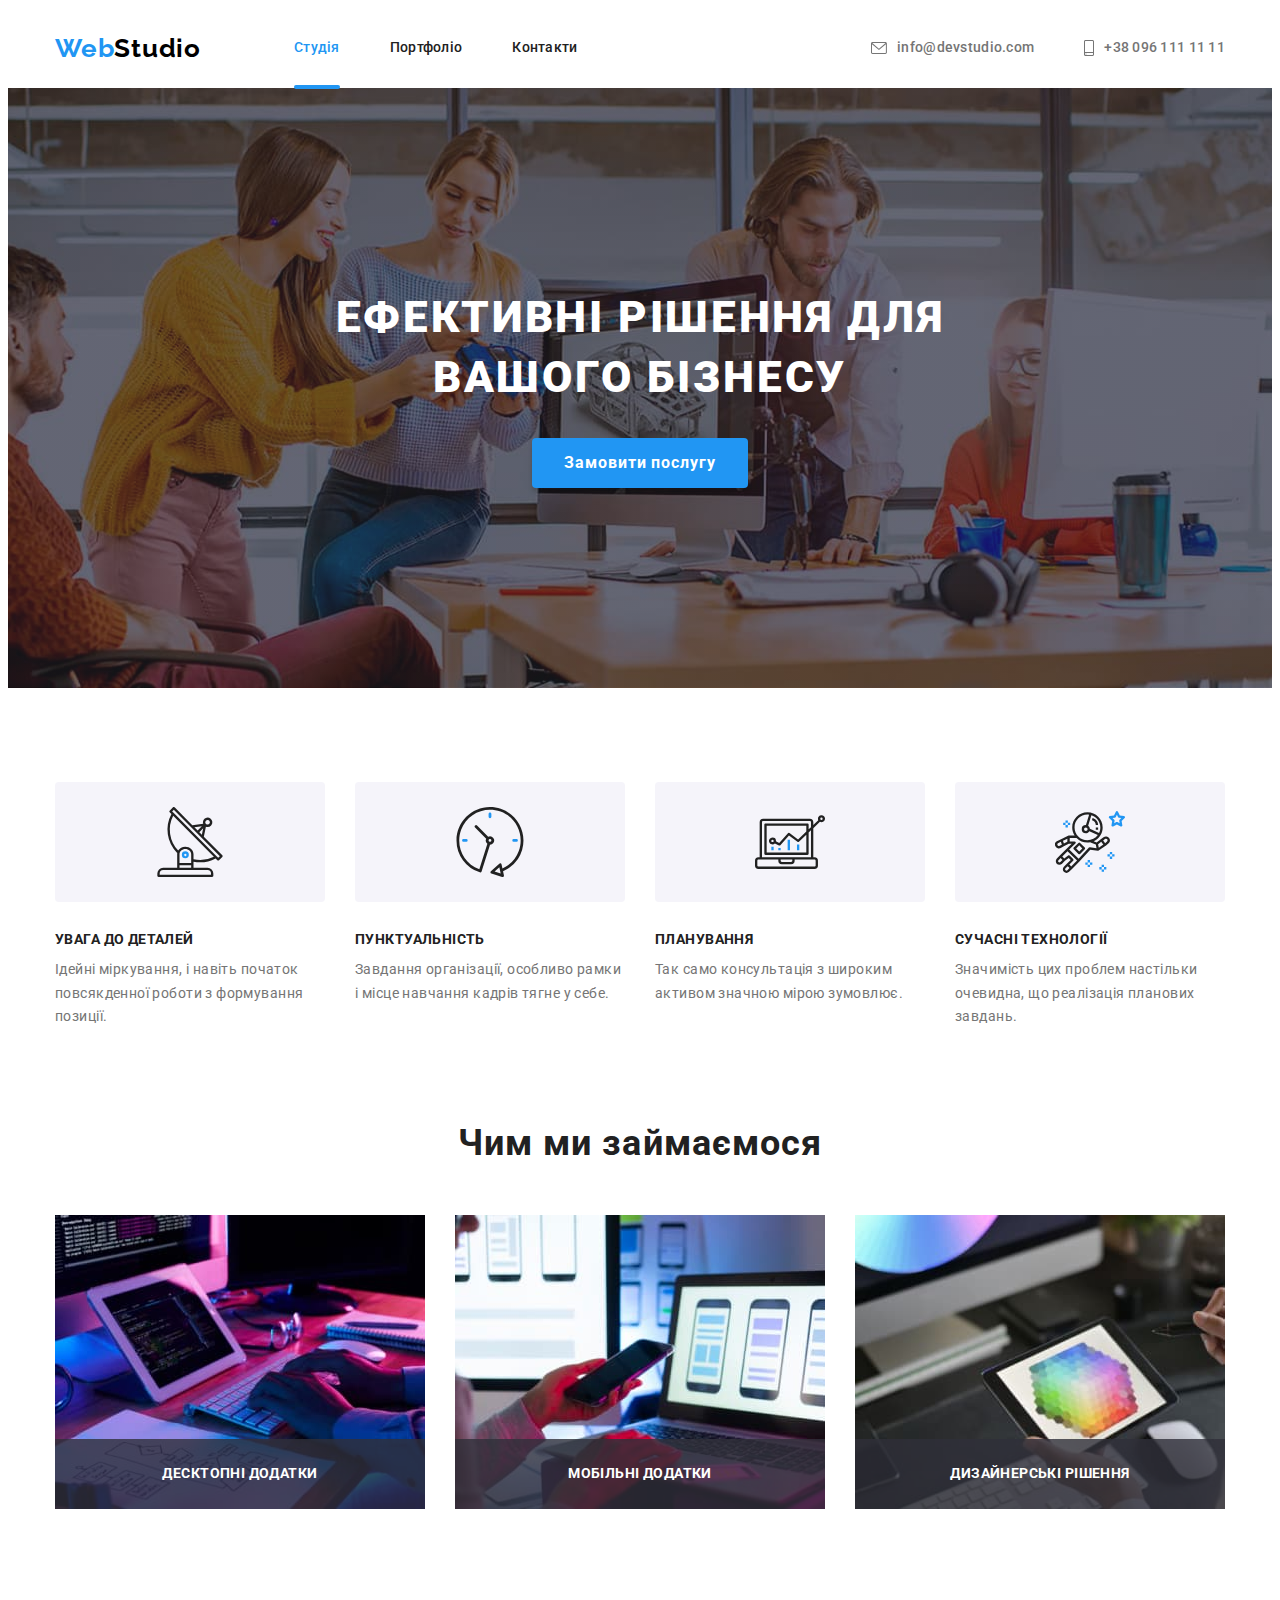
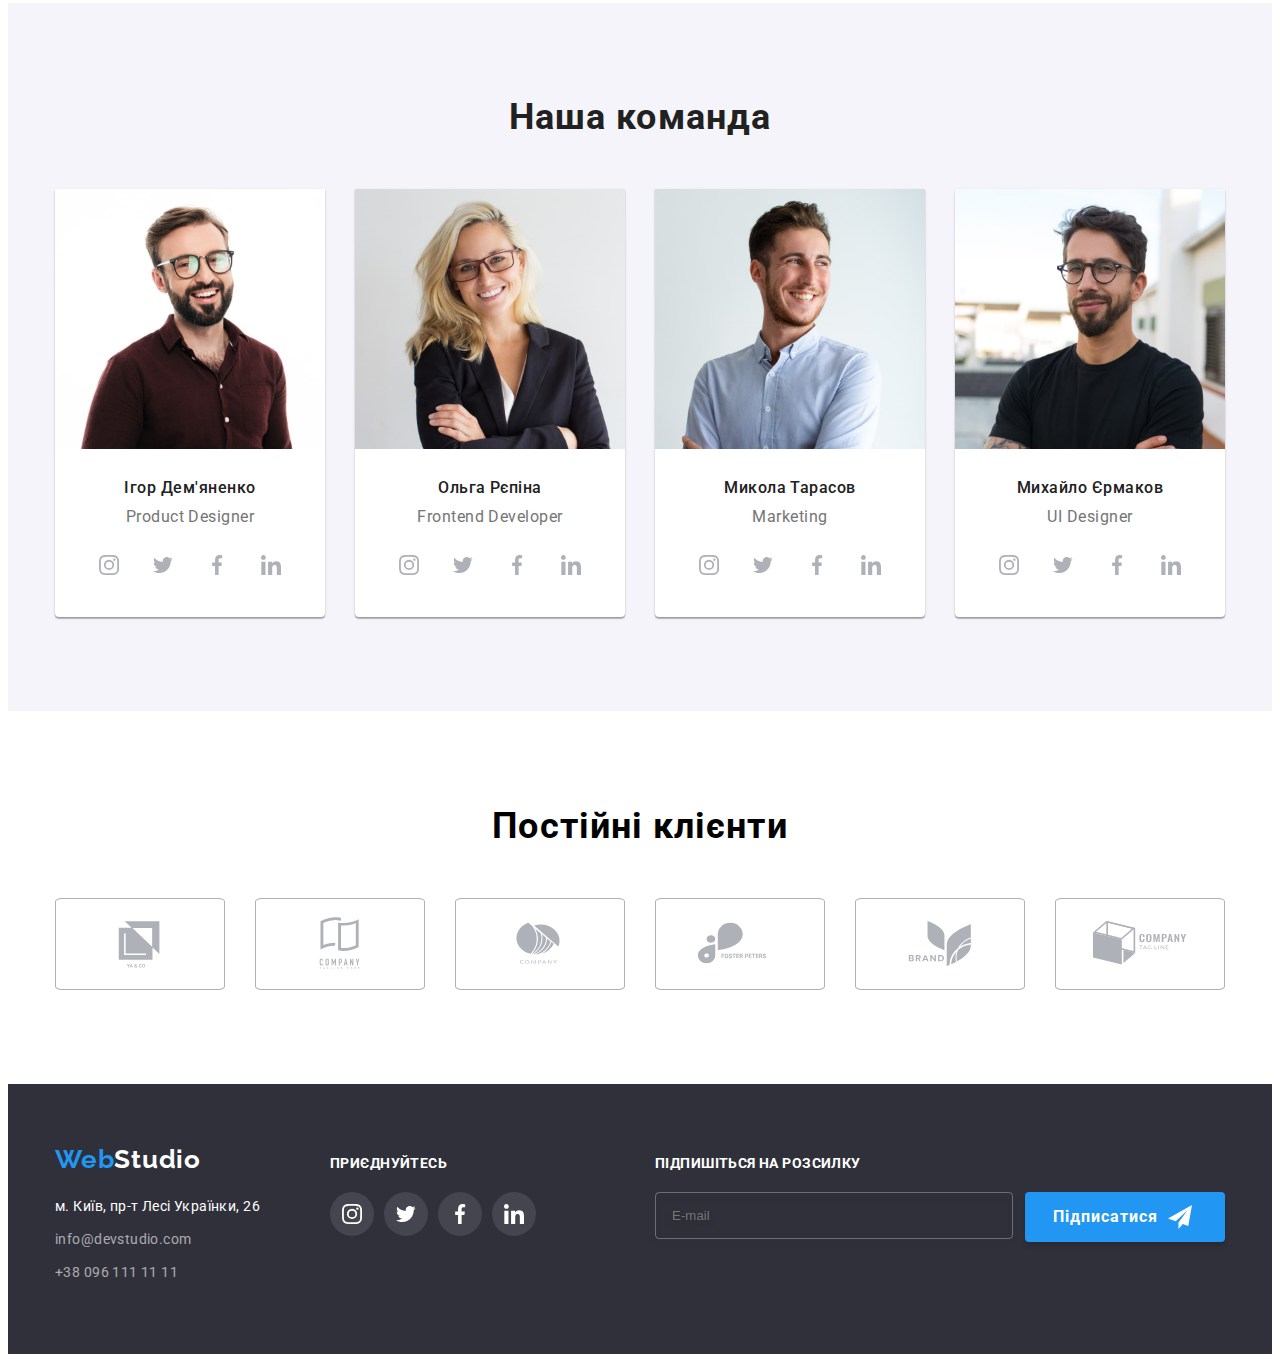
==== commit 6c5431e3: "create scss" ====
--- a/index.html
+++ b/index.html
@@ -15,12 +15,12 @@
     />
 
     <link href="css/styles.css" rel="stylesheet" />
-    <link rel="stylesheet" href="./sass/main.css">
+    <link rel="stylesheet" href="./css/main.min.css">
     <title>WebStudio</title>
   </head>
 
   <body>
-    <header class="profile">
+    <header class="header">
       <div class="container header">
         <nav class="nav-box">
           <a class="logo" href="./index.html"> Web<span class="remark">Studio</span> </a>
--- a/css/main.min.css
+++ b/css/main.min.css
@@ -0,0 +1,999 @@
+body {
+    font-family: "Roboto", sans-serif;
+}
+
+*,
+*::before,
+*::after {
+    box-sizing: border-box;
+}
+
+:root {
+    --logo-color: #2196F3;
+    --logo-color-header: #000000;
+    --logo-color-footer: #FFFFFF;
+    --link-color: #212121;
+    --contacts-color: #757575;
+    --background-tablo-color: #2F303A;
+    --background-team-color: #F5F4FA;
+    --border-container-color: #EEEEEE;
+    --contacts-footer-color: rgba(255, 255, 255, 0.6);
+    --box-shadow-button: rgba(0, 0, 0, 0.15);
+    --portrait-shd-one: rgba(0, 0, 0, 0.12);
+    --portrait-shd-two: rgba(0, 0, 0, 0.14);
+    --portrait-shd-three: rgba(0, 0, 0, 0.2);
+    --btn-shd-one: rgba(0, 0, 0, 0.1);
+    --btn-shd-two: rgba(0, 0, 0, 0.08);
+    --icon-color: #AFB1B8;
+    --logo-color-act: #188CE8;
+}
+
+p,
+h1,
+h2,
+h3,
+h4,
+h5,
+h6 {
+    margin: 0
+}
+
+ul,
+ol {
+    list-style: none;
+    margin: 0;
+    padding-left: 0
+}
+
+a {
+    text-decoration: none;
+    color: inherit
+}
+
+.visually-hidden {
+    position: absolute;
+    white-space: nowrap;
+    width: 1px;
+    height: 1px;
+    overflow: hidden;
+    border: 0;
+    padding: 0;
+    clip: rect(0 0 0 0);
+    -webkit-clip-path: inset(50%);
+    clip-path: inset(50%);
+    margin: -1px
+}
+
+.list-head,
+.list-contact {
+    font-weight: 500;
+    font-size: 14px;
+    line-height: 1.14;
+    letter-spacing: .02em
+}
+
+.list-contact {
+    display: flex;
+    align-items: center;
+    margin-left: auto
+}
+
+.contact-icon {
+    fill: var(--contacts-color);
+    margin-right: 10px;
+    transition: fill 250ms cubic-bezier(0.4, 0, 0.2, 1)
+}
+
+.li-nav-contact:not(:last-child) {
+    margin-right: 50px
+}
+
+.link {
+    font-family: "Roboto", sans-serif;
+    text-decoration: none;
+    color: var(--link-color);
+    padding: 32px 0;
+    display: block
+}
+
+.link:hover,
+.link:focus {
+    font-family: "Roboto", sans-serif;
+    font-weight: 500;
+    font-size: 14px;
+    line-height: 1.14;
+    letter-spacing: .02em;
+    color: var(--logo-color)
+}
+
+.list {
+    list-style: none;
+    padding: 0
+}
+
+.list-head {
+    display: flex;
+    margin-left: 93px
+}
+
+.li-nav-head {
+    margin-right: 50px
+}
+
+.li-nav-head:last-child {
+    margin-right: 0
+}
+
+.container {
+    width: 1200px;
+    margin: 0 auto;
+    padding-left: 15px;
+    padding-right: 15px
+}
+
+.header {
+    display: flex
+}
+
+.profile {
+    background-color: var(--logo-color-footer);
+    border-bottom: 1px solid #ececec
+}
+
+.nav-box {
+    display: flex;
+    align-items: center
+}
+
+.list-head .nav-head {
+    display: block;
+    padding-top: 32px;
+    padding-bottom: 32px;
+    color: var(--link-color);
+    transition: color 250ms cubic-bezier(0.4, 0, 0.2, 1)
+}
+
+.list-head .nav-head:hover,
+.list-head .nav-head:focus {
+    color: var(--logo-color)
+}
+
+.list-head .link.current {
+    position: relative;
+    color: var(--logo-color)
+}
+
+.list-head .link.current::after {
+    position: absolute;
+    bottom: -1px;
+    display: block;
+    content: "";
+    width: 100%;
+    height: 4px;
+    background-color: var(--logo-color);
+    border-radius: 2px
+}
+
+.logo {
+    font-family: "Raleway", sans-serif;
+    font-weight: 700;
+    font-size: 26px;
+    line-height: 1.19;
+    letter-spacing: .03em;
+    color: var(--logo-color);
+    cursor: pointer;
+    text-decoration: none
+}
+
+.remark {
+    color: var(--logo-color-header)
+}
+
+.remark-footer {
+    color: var(--logo-color-footer);
+    display: inline-block;
+    margin-bottom: 20px
+}
+
+.contacts {
+    font-weight: 500;
+    font-size: 14px;
+    line-height: 1.14;
+    letter-spacing: .02em;
+    color: var(--contacts-color);
+    text-decoration: none;
+    display: inline-flex;
+    padding: 32px 0;
+    align-items: center;
+    transition: color 250ms cubic-bezier(0.4, 0, 0.2, 1)
+}
+
+.contacts:hover,
+.contacts:focus {
+    color: var(--logo-color)
+}
+
+.contacts:hover svg {
+    fill: var(--logo-color)
+}
+
+.contacts:focus svg {
+    fill: var(--logo-color)
+}
+
+.hero {
+    text-align: center;
+    padding: 200px 0;
+    color: var(--logo-color-footer);
+    background: var(--background-tablo-color);
+    max-width: 1600px;
+    display: block;
+    margin: auto
+}
+
+.bg-hero {
+    background-image: linear-gradient(to right, rgba(47, 48, 58, 0.4), rgba(47, 48, 58, 0.4)), url(../images/hero.jpg);
+    background-repeat: no-repeat;
+    background-position: center
+}
+
+.slogan {
+    font-weight: 900;
+    font-size: 44px;
+    line-height: 1.36;
+    letter-spacing: .06em;
+    text-transform: uppercase;
+    color: var(--logo-color-footer);
+    width: 696px;
+    margin: 0 auto 30px auto
+}
+
+.button {
+    font-family: "Roboto", sans-serif;
+    background: var(--logo-color);
+    box-shadow: 0px 4px 4px var(--box-shadow-button);
+    border-radius: 4px;
+    border: 0;
+    cursor: pointer;
+    font-weight: 700;
+    font-size: 16px;
+    line-height: 1.875;
+    letter-spacing: .06em;
+    width: 216px;
+    display: inline-block;
+    padding-bottom: 10px;
+    padding-top: 10px;
+    color: var(--logo-color-footer);
+    transition: background-color 250ms cubic-bezier(0.4, 0, 0.2, 1)
+}
+
+.button:hover,
+.button:focus {
+    background: var(--logo-color-act);
+    box-shadow: 0px 4px 4px var(--box-shadow-button);
+    border-radius: 4px;
+    border: 0;
+    cursor: pointer
+}
+
+.description-box {
+    width: 270px
+}
+
+.description-box::before {
+    content: "";
+    display: block;
+    margin-bottom: 30px;
+    height: 120px;
+    border-radius: 4px;
+    background-repeat: no-repeat;
+    background-color: var(--background-team-color);
+    background-position: center
+}
+
+.description-box.icon-antenna-1::before {
+    background-image: url(../images/1_antenna.svg)
+}
+
+.description-box.icon-clock-1::before {
+    background-image: url(../images/2_clock.svg)
+}
+
+.description-box.icon-diagram-1::before {
+    background-image: url(../images/3_diagram.svg)
+}
+
+.description-box.icon-astronaut-1::before {
+    background-image: url(../images/4_astronaut.svg)
+}
+
+.description-box .chapter {
+    font-weight: 700;
+    line-height: 1.14;
+    font-size: 14px;
+    letter-spacing: .03em;
+    text-transform: uppercase;
+    color: var(--link-color);
+    margin-top: 0;
+    margin-bottom: 10px
+}
+
+.description {
+    line-height: 1.71;
+    font-size: 14px;
+    letter-spacing: .03em;
+    color: var(--contacts-color);
+    min-width: 270px;
+    margin-top: 0;
+    margin-bottom: 0
+}
+
+.work {
+    font-weight: 700;
+    font-size: 36px;
+    line-height: 1.16;
+    text-align: center;
+    letter-spacing: .03em;
+    margin-bottom: 50px;
+    color: var(--link-color);
+    margin-top: 0
+}
+
+.team {
+    background: var(--background-team-color);
+    padding-top: 94px;
+    padding-bottom: 94px
+}
+
+.worker {
+    font-weight: 700;
+    font-size: 36px;
+    line-height: 1.16;
+    text-align: center;
+    letter-spacing: .03em;
+    color: var(--link-color);
+    margin: 94px 0 50px
+}
+
+.portrait {
+    background: var(--logo-color-footer);
+    box-shadow: 0px 1px 3px var(--portrait-shd-one), 0px 1px 1px var(--portrait-shd-two), 0px 2px 1px var(--portrait-shd-three);
+    border-radius: 0px 0px 4px 4px
+}
+
+.portrait h3 {
+    margin-bottom: 10px
+}
+
+.portrait p {
+    margin-bottom: 16px
+}
+
+.portrait-box {
+    padding: 30px 32px;
+    justify-content: center
+}
+
+.flex-container {
+    display: flex;
+    justify-content: space-between
+}
+
+.active .picture-title {
+    position: absolute;
+    bottom: 0;
+    width: 100%;
+    padding-top: 27px;
+    padding-bottom: 27px;
+    text-align: center;
+    letter-spacing: .03em;
+    color: var(--logo-color-footer);
+    background-color: rgba(47, 48, 58, .8)
+}
+
+.picture {
+    display: block
+}
+
+.picture-wrapper {
+    position: relative;
+    width: 370px;
+    height: 294px
+}
+
+.picture-title {
+    font-size: 14px;
+    line-height: 1.14;
+    text-transform: uppercase;
+    text-align: center
+}
+
+.social-list {
+    display: flex
+}
+
+.social-list li+li {
+    margin-left: 10px
+}
+
+.names {
+    font-weight: 500;
+    font-size: 16px;
+    line-height: 1.18;
+    text-align: center;
+    letter-spacing: .03em;
+    color: var(--link-color);
+    margin-bottom: 10px;
+    margin-top: 0
+}
+
+.job {
+    font-size: 16px;
+    line-height: 1.18;
+    text-align: center;
+    letter-spacing: .03em;
+    color: var(--contacts-color);
+    margin-top: 0;
+    margin-bottom: 0
+}
+
+.client-list {
+    display: flex;
+    justify-content: center
+}
+
+.clients h2 {
+    text-align: center;
+    font-weight: bold;
+    font-size: 36px;
+    line-height: 1.2;
+    text-align: center;
+    letter-spacing: .03em;
+    margin-bottom: 50px
+}
+
+.client-link {
+    display: flex;
+    justify-content: center;
+    align-items: center;
+    width: 170px;
+    height: 92px;
+    border-radius: 4%;
+    border: 1px solid var(--icon-color);
+    background: rgba(255, 255, 255, .1)
+}
+
+.client-link:hover,
+.client-link:focus {
+    border-color: var(--logo-color);
+    transition: border-color 250ms cubic-bezier(0.4, 0, 0.2, 1)
+}
+
+.client-link:hover svg,
+.client-link:focus svg {
+    fill: var(--logo-color);
+    transition: fill 250ms cubic-bezier(0.4, 0, 0.2, 1)
+}
+
+.client-list li+li {
+    margin-left: 30px
+}
+
+.client-icon {
+    fill: var(--icon-color)
+}
+
+.aside {
+    display: flex;
+    align-items: baseline
+}
+
+.underground {
+    background: var(--background-tablo-color);
+    padding-top: 60px;
+    padding-bottom: 60px
+}
+
+.footer-address {
+    margin-bottom: 9px
+}
+
+.footer-address:last-child {
+    margin-bottom: 0
+}
+
+.btn-list:not(:last-child) {
+    margin-right: 8px
+}
+
+.map {
+    font-style: normal;
+    font-family: "Roboto", sans-serif;
+    font-size: 14px;
+    line-height: 1.71;
+    letter-spacing: .03em;
+    color: var(--logo-color-footer);
+    text-decoration: none
+}
+
+.contacts-footer {
+    font-style: normal;
+    font-family: "Roboto", sans-serif;
+    font-size: 14px;
+    line-height: 1.71;
+    letter-spacing: .03em;
+    color: var(--contacts-footer-color);
+    text-decoration: none;
+    margin-bottom: 9px;
+    display: block
+}
+
+.footer-form {
+    margin-left: auto
+}
+
+.footer-form .form-space {
+    margin-right: 12px
+}
+
+.form-space-cnt {
+    display: flex
+}
+
+.fottext-title {
+    font-weight: bold;
+    font-size: 14px;
+    line-height: 1.2;
+    letter-spacing: .03em;
+    text-transform: uppercase;
+    margin-bottom: 20px;
+    color: var(--logo-color-footer);
+    letter-spacing: .03em;
+    text-transform: uppercase;
+    margin-bottom: 20px
+}
+
+.footer-form .form-input {
+    width: 358px;
+    padding: 15px 16px;
+    border: 1px solid rgba(255, 255, 255, .3);
+    filter: drop-shadow(0px 4px 4px rgba(0, 0, 0, 0.15));
+    border-radius: 4px;
+    cursor: pointer;
+    background-color: rgba(0, 0, 0, 0);
+    color: var(--logo-color-footer)
+}
+
+.footer-form .footer-btn {
+    display: inline-flex;
+    align-items: center;
+    margin-top: auto
+}
+
+.footer-btn {
+    display: inline-block;
+    min-width: 200px;
+    font-family: inherit;
+    color: var(--logo-color-footer);
+    padding: 10px 28px;
+    background: var(--logo-color);
+    box-shadow: 0px 4px 4px rgba(0, 0, 0, .15);
+    border-radius: 4px;
+    border: 0;
+    align-items: center;
+    text-align: center;
+    letter-spacing: .06em;
+    font-style: normal;
+    font-weight: 700;
+    font-size: 16px;
+    line-height: 1.875;
+    transition: background-color 250ms cubic-bezier(0.4, 0, 0.2, 1)
+}
+
+.footer-btn:focus,
+.footer-btn:hover {
+    background-color: var(--logo-color-act)
+}
+
+.footer-form-icon {
+    margin-left: 10px
+}
+
+.social-media {
+    margin-left: 70px
+}
+
+.social-media p {
+    font-weight: bold;
+    font-size: 14px;
+    line-height: 1.2;
+    letter-spacing: .03em;
+    text-transform: uppercase;
+    margin-bottom: 20px;
+    color: var(--logo-color-footer)
+}
+
+.media-list {
+    display: flex
+}
+
+.media-list li+li {
+    margin-left: 10px
+}
+
+.media-icon {
+    fill: var(--icon-color);
+    transition: fill 250ms cubic-bezier(0.4, 0, 0.2, 1)
+}
+
+.footer-icon {
+    fill: var(--logo-color-footer);
+    transition: fill 250ms cubic-bezier(0.4, 0, 0.2, 1)
+}
+
+.media-link {
+    display: inline-flex;
+    justify-content: center;
+    align-items: center;
+    width: 44px;
+    height: 44px;
+    border-radius: 50%;
+    background: rgba(255, 255, 255, .1);
+    transition: background-color 250ms cubic-bezier(0.4, 0, 0.2, 1)
+}
+
+.media-link:hover,
+.media-link:focus {
+    background-color: var(--logo-color)
+}
+
+.media-link:hover svg,
+.media-link:focus svg {
+    fill: var(--logo-color-footer)
+}
+
+.section-main {
+    padding-top: 94px
+}
+
+.section {
+    padding-top: 94px;
+    padding-bottom: 94px
+}
+
+.list-one {
+    display: flex;
+    justify-content: center;
+    margin-bottom: 50px
+}
+
+.list-two {
+    display: flex;
+    justify-content: space-between;
+    flex-wrap: wrap
+}
+
+.btn {
+    font-family: "Roboto", sans-serif;
+    background: var(--background-team-color);
+    border-radius: 4px;
+    border: 0;
+    cursor: pointer;
+    font-weight: 500;
+    font-size: 16px;
+    line-height: 1.625;
+    text-align: center;
+    letter-spacing: .03em;
+    color: var(--link-color);
+    display: block;
+    padding: 6px 22px;
+    transition: color 250ms cubic-bezier(0.4, 0, 0.2, 1)
+}
+
+.btn:hover,
+.btn:focus {
+    background: var(--logo-color);
+    border-radius: 4px;
+    box-shadow: 0px 3px 1px var(--btn-shd-one), 0px 1px 2px var(--btn-shd-two), 0px 2px 2px var(--portrait-shd-one);
+    font-weight: 500;
+    font-size: 16px;
+    line-height: 1.625;
+    text-align: center;
+    letter-spacing: .03em;
+    color: var(--logo-color-footer);
+    transition: background-color 250ms cubic-bezier(0.4, 0, 0.2, 1)
+}
+
+.name {
+    font-family: "Roboto", sans-serif;
+    font-weight: 700;
+    font-size: 18px;
+    line-height: 2;
+    letter-spacing: .06em;
+    color: var(--link-color)
+}
+
+.type {
+    font-family: "Roboto", sans-serif;
+    font-size: 16px;
+    line-height: 1.875;
+    letter-spacing: .03em;
+    color: var(--contacts-color)
+}
+
+.img-box {
+    padding: 20px 24px;
+    border-bottom: 1px solid var(--borderCardPortfolio);
+    border-left: 1px solid var(--borderCardPortfolio);
+    border-right: 1px solid var(--borderCardPortfolio)
+}
+
+.container-li {
+    background: var(--logo-color-footer);
+    width: 370px;
+    border: 1px solid #eee
+}
+
+.container-li:not(:nth-last-child(-n+3)) {
+    margin-bottom: 30px
+}
+
+.container-li:hover,
+.container-li:focus {
+    background: #fff;
+    border: 1px solid #eee;
+    box-shadow: 0px 1px 1px rgba(0, 0, 0, .12), 0px 4px 4px rgba(0, 0, 0, .06), 1px 4px 6px rgba(0, 0, 0, .16)
+}
+
+.container-li .overlay-img {
+    position: relative;
+    overflow: hidden;
+    width: 370px;
+    height: 294px
+}
+
+.container-li .overlay {
+    position: absolute;
+    top: 0;
+    padding: 63px 24px;
+    width: 100%;
+    height: 100%;
+    font-size: 18px;
+    line-height: 28px;
+    color: var(--logo-color-footer);
+    background-color: var(--logo-color);
+    opacity: .9;
+    transform: translateY(100%);
+    transition: transform 250ms cubic-bezier(0.4, 0, 0.2, 1)
+}
+
+.example:hover .overlay,
+.example:focus .overlay {
+    transform: translateY(0)
+}
+
+img {
+    display: block;
+    max-width: 100%;
+    height: auto
+}
+
+.backdrop {
+    position: fixed;
+    top: 0;
+    left: 0;
+    width: 100%;
+    height: 100%;
+    background-color: rgba(0, 0, 0, .2);
+    opacity: 1;
+    transform: scale(1);
+    transition: opacity 250ms cubic-bezier(0.4, 0, 0.2, 1), transform 250ms cubic-bezier(0.4, 0, 0.2, 1)
+}
+
+.backdrop.is-hidden {
+    opacity: 0;
+    visibility: visible;
+    pointer-events: none;
+    transform: scale(0);
+    transition: opacity 250ms cubic-bezier(0.4, 0, 0.2, 1), transform 250ms cubic-bezier(0.4, 0, 0.2, 1)
+}
+
+.modal {
+    position: absolute;
+    top: 50%;
+    left: 50%;
+    transform: translate(-50%, -50%);
+    padding: 40px;
+    min-width: 528px;
+    min-height: 581px;
+    background: #fff;
+    box-shadow: 0px 1px 3px rgba(0, 0, 0, .12), 0px 1px 1px rgba(0, 0, 0, .14), 0px 2px 1px rgba(0, 0, 0, .2);
+    border-radius: 4px;
+    transition: opacity 250ms cubic-bezier(0.4, 0, 0.2, 1), transform 250ms cubic-bezier(0.4, 0, 0.2, 1)
+}
+
+.modal-button {
+    position: absolute;
+    top: 8px;
+    right: 8px;
+    display: flex;
+    width: 30px;
+    height: 30px;
+    background-color: var(--logo-color-footer);
+    border: 1px solid rgba(0, 0, 0, .1);
+    border-radius: 50%;
+    cursor: pointer;
+    padding: 0;
+    justify-content: center;
+    align-items: center
+}
+
+.modal-button .modal-btn-close {
+    width: 11px;
+    height: 11px
+}
+
+.modal-button:hover,
+.modal-button:focus {
+    fill: var(--logo-color);
+    transition: fill 250ms cubic-bezier(0.4, 0, 0.2, 1)
+}
+
+.modal-form .modal-text {
+    margin-bottom: 12px;
+    text-align: center;
+    font-size: 20px;
+    line-height: 1.15;
+    color: var(--link-color)
+}
+
+.modal-form .modal-form-space {
+    position: relative;
+    display: flex;
+    flex-direction: column
+}
+
+.modal-form .form-input {
+    margin-bottom: 10px;
+    padding: 11px 12px 11px 42px;
+    border: 1px solid rgba(33, 33, 33, .2);
+    box-sizing: border-box;
+    border-radius: 4px;
+    cursor: pointer;
+    transition: border 250ms cubic-bezier(0.4, 0, 0.2, 1)
+}
+
+.modal-form .form-textarea {
+    margin-bottom: 10px;
+    padding: 12px 16px;
+    min-height: 120px;
+    border: 1px solid rgba(33, 33, 33, .2);
+    box-sizing: border-box;
+    border-radius: 4px;
+    resize: none;
+    cursor: pointer;
+    transition: border 250ms cubic-bezier(0.4, 0, 0.2, 1)
+}
+
+.modal-form .checkbox-label {
+    position: relative;
+    display: flex;
+    flex-direction: row;
+    justify-content: center;
+    align-items: center;
+    margin-bottom: 30px
+}
+
+.modal-form .label-text {
+    font-size: 14px;
+    line-height: 1.64
+}
+
+.checkbox-label {
+    display: flex;
+    margin-left: 5px;
+    font-size: 14px;
+    line-height: 1.64
+}
+
+.modal-link {
+    color: var(--logo-color);
+    text-decoration: underline
+}
+
+.checkbox-label .label-text {
+    margin-bottom: 0
+}
+
+.checkbox-label .checkbox-icon {
+    display: inline-block;
+    margin-right: 7px;
+    width: 16px;
+    height: 15px;
+    border: 2px solid var(--logo-color-header);
+    border-radius: 2px;
+    opacity: 1;
+    transition: opacity 250ms cubic-bezier(0.4, 0, 0.2, 1)
+}
+
+.checked-icon {
+    position: absolute;
+    top: 0;
+    left: 0;
+    transform: translate(12px, 4px);
+    width: 15px;
+    height: 15px;
+    opacity: 0;
+    transition: opacity 250ms cubic-bezier(0.4, 0, 0.2, 1)
+}
+
+.form-checkbox:checked+.checkbox-icon {
+    opacity: 0
+}
+
+.form-checkbox:checked~.checked-icon {
+    opacity: 1;
+    background-image: url(../images/V.svg);
+    background-color: #2196f3;
+    border-color: rgba(0, 0, 0, 0);
+    background-size: contain;
+    background-repeat: no-repeat
+}
+
+.modal-form .submit-btn {
+    display: block;
+    margin-left: auto;
+    margin-right: auto
+}
+
+.modal-form-space .icon {
+    position: absolute;
+    width: 18px;
+    height: 18px;
+    transform: translate(12px, 38px);
+    fill: var(--logo-color-header);
+    transition: fill 250ms cubic-bezier(0.4, 0, 0.2, 1)
+}
+
+.modal-form-space:focus-within .icon {
+    fill: var(--logo-color)
+}
+
+.modal-form-space:focus-within .form-input,
+.modal-form-space:focus-within .form-textarea {
+    border: 1px solid var(--logo-color);
+    outline: 0
+}
+
+.modal-form-space:hover .icon {
+    fill: var(--logo-color)
+}
+
+.modal-form-space:hover .form-textarea,
+.modal-form-space:hover .form-input {
+    border: 1px solid var(--logo-color)
+}
+
+.submit-btn {
+    display: inline-block;
+    min-width: 200px;
+    padding: 10px 28px;
+    background-color: var(--logo-color);
+    color: var(--logo-color-footer);
+    font-family: inherit;
+    font-weight: 700;
+    font-size: 16px;
+    line-height: 30px;
+    letter-spacing: .06em;
+    box-shadow: 0px 4px 4px rgba(0, 0, 0, .15);
+    border: none;
+    border-radius: 4px;
+    cursor: pointer
+}
+
+.submit-btn:focus,
+.submit-btn:hover {
+    background-color: var(--logo-color-act)
+}
+
+/*# sourceMappingURL=main.min.css.map */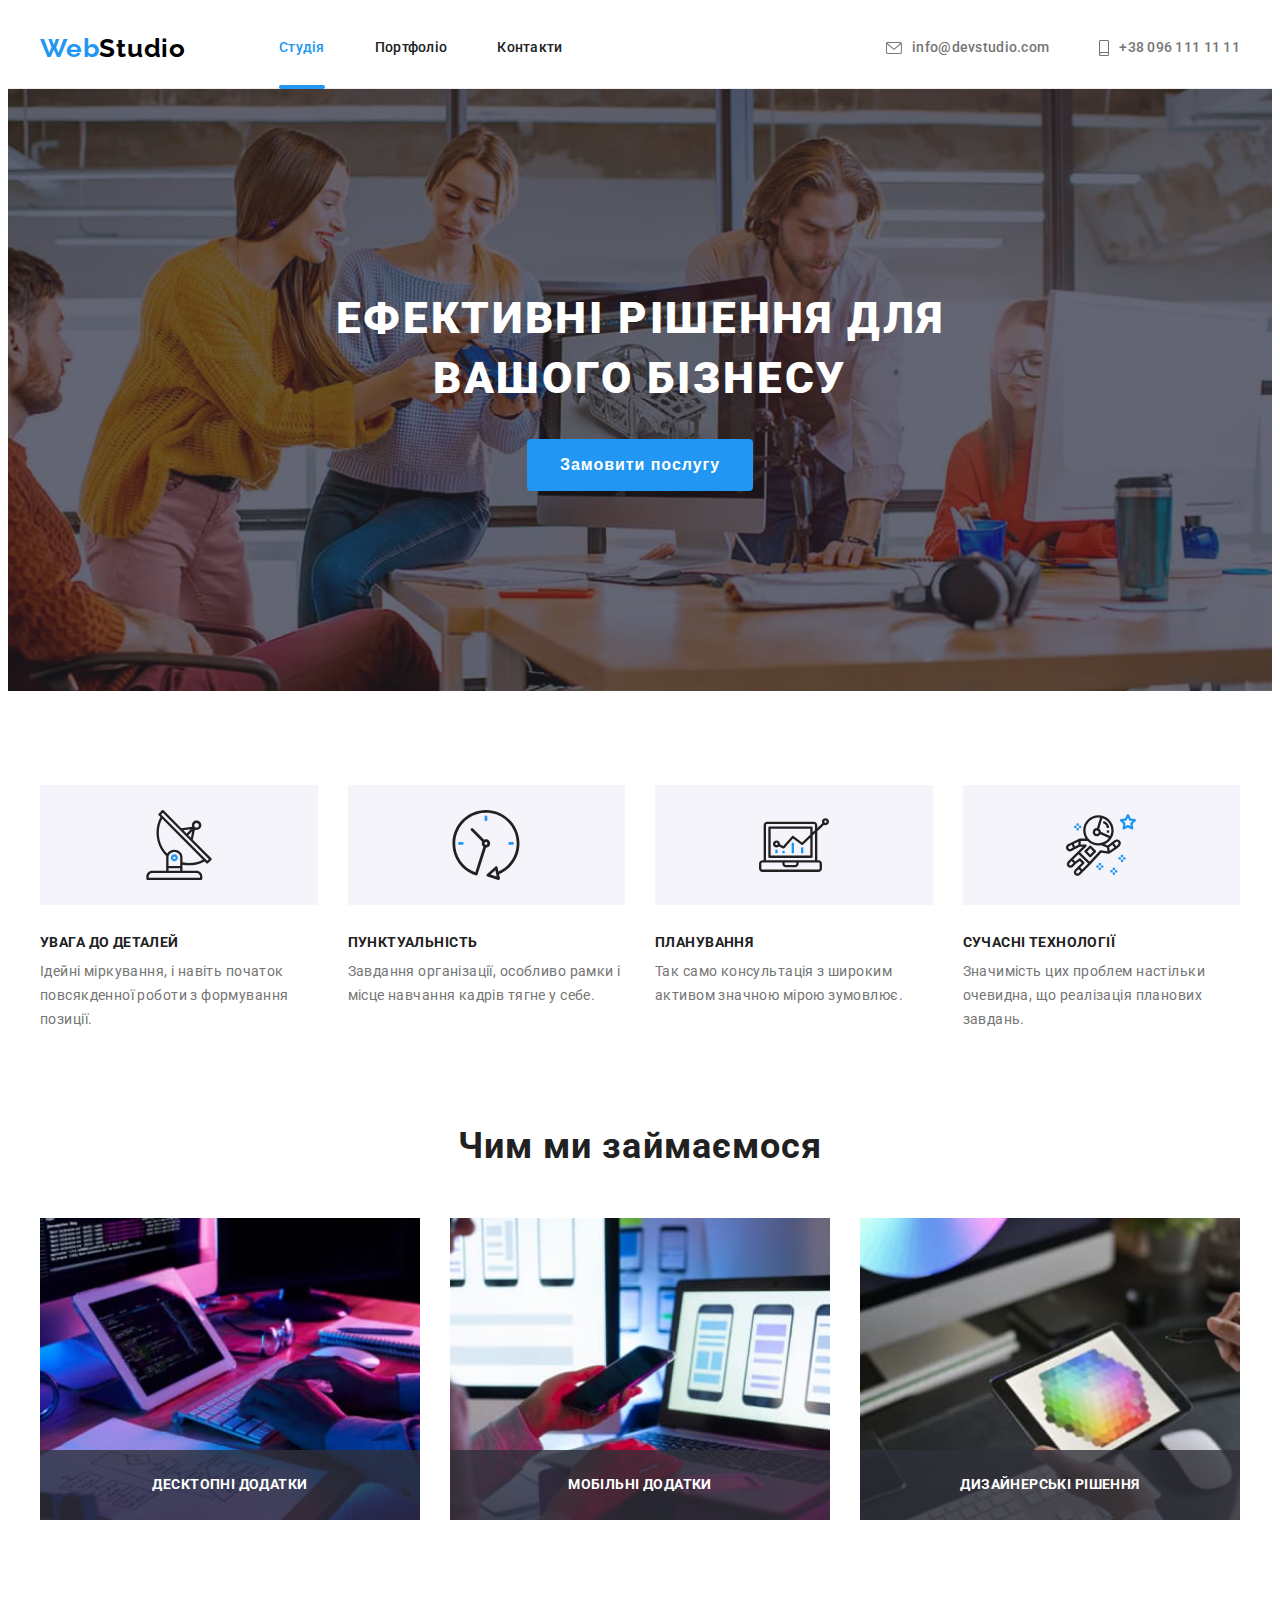
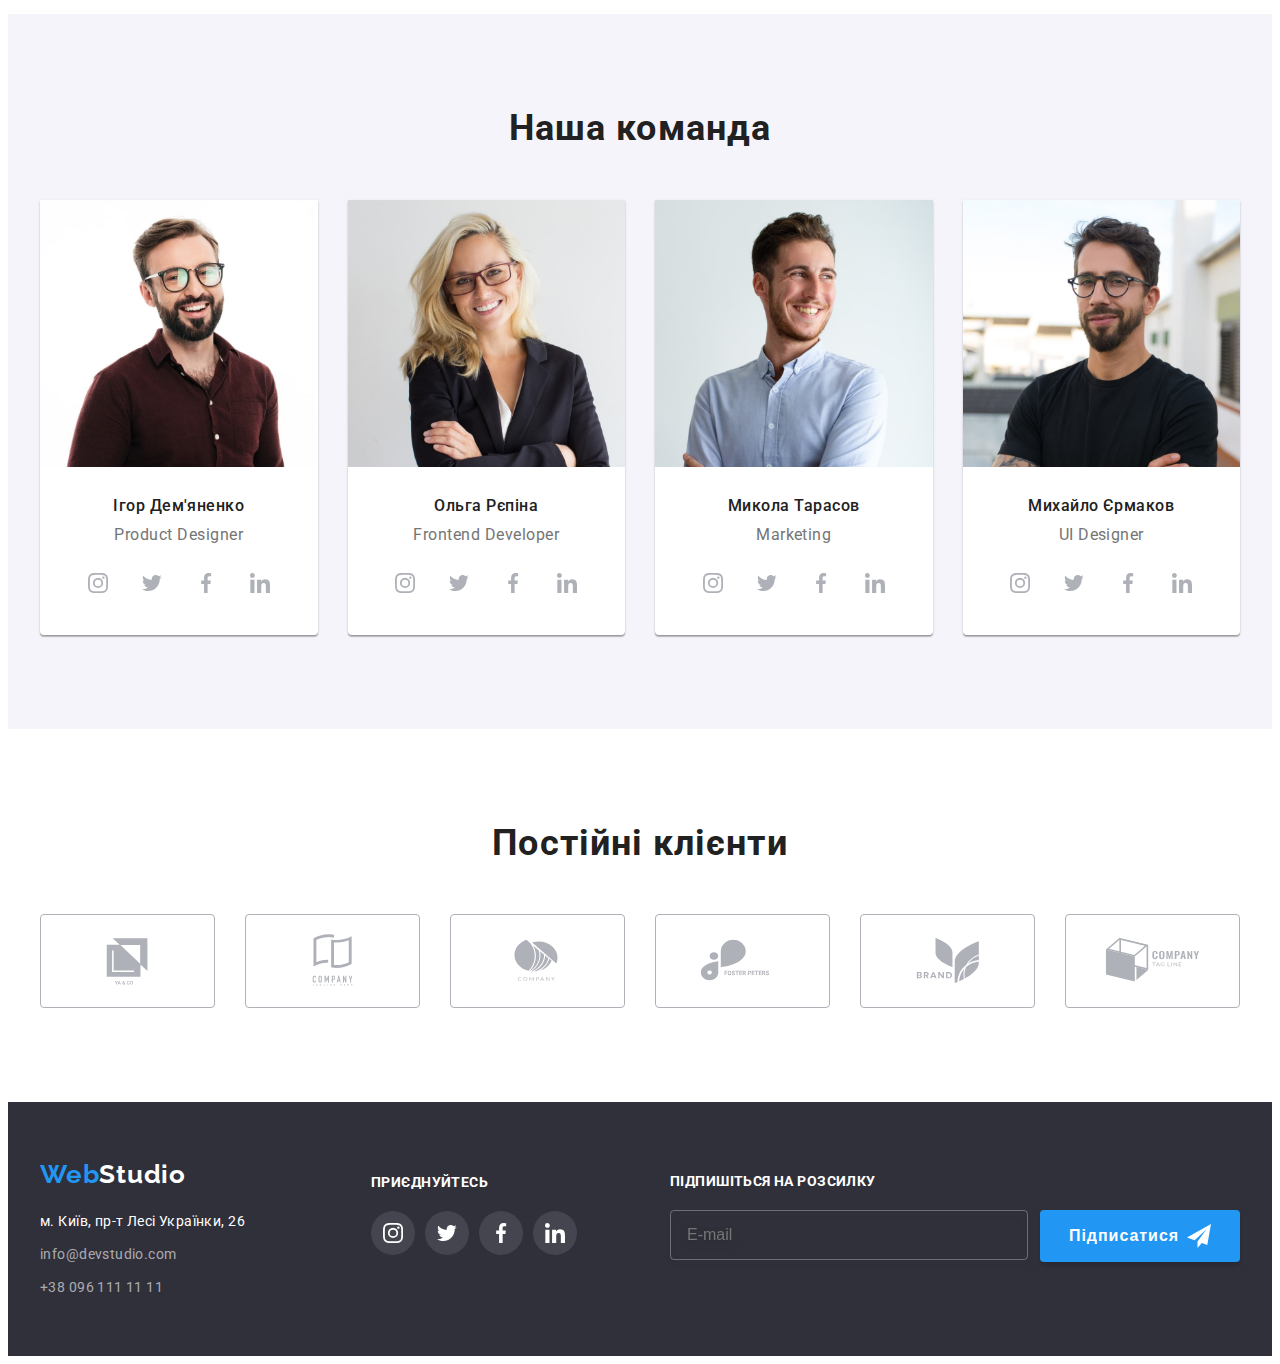
==== commit 1e7d41b3: "REMASTER ALL CSS IN PROJECT WTF" ====
--- a/index.html
+++ b/index.html
@@ -13,40 +13,40 @@
       crossorigin="anonymous"
       referrerpolicy="no-referrer"
     />
-
+    <link rel="stylesheet" href="./css/main.min.css" />
     <link href="css/styles.css" rel="stylesheet" />
-    <link rel="stylesheet" href="./css/main.min.css">
+
     <title>WebStudio</title>
   </head>
 
   <body>
     <header class="header">
-      <div class="container header">
+      <div class="container header__flex">
         <nav class="nav-box">
-          <a class="logo" href="./index.html"> Web<span class="remark">Studio</span> </a>
-          <ul class="list-head list">
-            <li class="li-nav-head">
-              <a class="link nav-head current" href="./index.html">Студія</a>
-            </li>
-            <li class="li-nav-head">
-              <a class="link nav-head" href="./portfolio.html">Портфоліо</a>
-            </li>
-            <li class="li-nav-head">
-              <a class="link nav-head" href="#">Контакти</a>
+          <a class="nav-box__logo logo" href="./index.html"> Web<span class="nav-box__logo--remark logo">Studio</span> </a>
+          <ul class="list nav-box__list">
+            <li>
+              <a class="nav-box__link current" href="./index.html">Студія</a>
+            </li>
+            <li>
+              <a class="nav-box__link" href="./portfolio.html">Портфоліо</a>
+            </li>
+            <li>
+              <a class="nav-box__link" href="#">Контакти</a>
             </li>
           </ul>
         </nav>
-        <ul class="list-contact list">
-          <li class="li-nav-contact">
-            <a class="link contacts" href="mailto:info@devstudio.com"
-              ><svg class="contact-icon" width="16" height="12">
+        <ul class="list list-contact">
+          <li>
+            <a class="list-contact__item" href="mailto:info@devstudio.com"
+              ><svg class="list-contact__icon" width="16" height="12">
                 <use href="./images/icons.svg#icon-envelope"></use></svg
               >info@devstudio.com</a
             >
           </li>
-          <li class="li-nav-contact">
-            <a class="link contacts" href="tel:+380961111111"
-              ><svg class="contact-icon" width="10" height="16">
+          <li>
+            <a class="list-contact__item" href="tel:+380961111111"
+              ><svg class="list-contact__icon" width="10" height="16">
                 <use href="./images/icons.svg#icon-smartphone"></use>
               </svg>
               +38 096 111 11 11
@@ -57,216 +57,225 @@
     </header>
 
     <main>
-      <section class="hero bg-hero">
+      <section class="hero section">
         <div class="container">
-          <h1 class="slogan">Ефективні рішення для вашого бізнесу</h1>
-          <button class="button" type="button" data-modal-open>Замовити послугу</button>
+          <h1 class="hero__tagline">Ефективні рішення для вашого бізнесу</h1>
+          <button class="hero__button" type="button" data-modal-open>Замовити послугу</button>
         </div>
       </section>
 
-      <section class="section-main">
+      <section class="section features-section">
         <div class="container">
-          <h2 class="visually-hidden">Наші переваги</h2>
-          <ul class="list flex-container">
-            <li class="description-box icon-antenna-1">
-              <h3 class="chapter">увага до деталей</h3>
-              <p class="description">Ідейні міркування, і навіть початок повсякденної роботи з формування позиції.</p>
-            </li>
-            <li class="description-box icon-clock-1">
-              <h3 class="chapter">пунктуальність</h3>
-              <p class="description">Завдання організації, особливо рамки і місце навчання кадрів тягне у себе.</p>
-            </li>
-            <li class="description-box icon-diagram-1">
-              <h3 class="chapter">планування</h3>
-              <p class="description">Так само консультація з широким активом значною мірою зумовлює.</p>
-            </li>
-            <li class="description-box icon-astronaut-1">
-              <h3 class="chapter">сучасні технології</h3>
-              <p class="description">Значимість цих проблем настільки очевидна, що реалізація планових завдань.</p>
+          <h2 class="features-section__name secondary-name visually-hidden">Наші переваги</h2>
+          <ul class="features-section__list list">
+            <li class="features-section__item">
+              <div class="features-section__box">
+                <svg width="70" height="70">
+                  <use href="./images/icons.svg#icon-antenna-1"></use>
+                </svg>
+              </div>
+              <h3 class="features-section__title">УВАГА ДО ДЕТАЛЕЙ</h3>
+              <p class="features-section__text">Ідейні міркування, і навіть початок повсякденної роботи з формування позиції.</p>
+            </li>
+            <li class="features-section__item">
+              <div class="features-section__box">
+                <svg width="70" height="70">
+                  <use href="./images/icons.svg#icon-clock-1"></use>
+                </svg>
+              </div>
+              <h3 class="features-section__title">ПУНКТУАЛЬНІСТЬ</h3>
+              <p class="features-section__text">Завдання організації, особливо рамки і місце навчання кадрів тягне у себе.</p>
+            </li>
+            <li class="features-section__item">
+              <div class="features-section__box">
+                <svg width="70" height="70">
+                  <use href="./images/icons.svg#icon-diagram-1"></use>
+                </svg>
+              </div>
+              <h3 class="features-section__title">ПЛАНУВАННЯ</h3>
+              <p class="features-section__text">Так само консультація з широким активом значною мірою зумовлює.</p>
+            </li>
+            <li class="features-section__item">
+              <div class="features-section__box">
+                <svg width="70" height="70">
+                  <use href="./images/icons.svg#icon-astronaut-1"></use>
+                </svg>
+              </div>
+              <h3 class="features-section__title">СУЧАСНІ ТЕХНОЛОГІЇ</h3>
+              <p class="features-section__text">Значимість цих проблем настільки очевидна, що реалізація планових завдань.</p>
             </li>
           </ul>
         </div>
       </section>
-      <section class="section active">
+      <section class="specialization section">
         <div class="container">
-          <h2 class="work">Чим ми займаємося</h2>
-          <ul class="list flex-container">
-            <li class="item">
-              <div class="picture-wrapper">
-                <img class="picture" src="./images/ruki-za-compom.jpg" alt="ПК" width="370" />
-                <h3 class="picture-title">Десктопні додатки</h3>
-              </div>
-            </li>
-            <li class="item">
-              <div class="picture-wrapper">
-                <img class="picture" src="./images/tri-iphona.jpg" alt="Макет" width="370" />
-                <h3 class="picture-title">Мобільні додатки</h3>
-              </div>
-            </li>
-            <li class="item">
-              <div class="picture-wrapper">
-                <img class="picture" src="./images/palitra.jpg" alt="Палітра" width="370" />
-                <h3 class="picture-title">Дизайнерські рішення</h3>
-              </div>
+          <h2 class="specialization__name secondary-name">Чим ми займаємося</h2>
+          <ul class="specialization__list list">
+            <li class="specialization__item">
+              <img src="./images/ruki-za-compom.jpg" alt="ПК" width="370" />
+              <p class="specialization__text">Десктопні додатки</p>
+            </li>
+            <li class="specialization__item">
+              <img src="./images/tri-iphona.jpg" alt="Макет" width="370" />
+              <p class="specialization__text">Мобільні додатки</p>
+            </li>
+            <li class="specialization__item">
+              <img src="./images/palitra.jpg" alt="Палітра" width="370" />
+              <p class="specialization__text">Дизайнерські рішення</p>
             </li>
           </ul>
         </div>
       </section>
 
-      <section class="team">
+      <section class="team section">
         <div class="container">
-          <h2 class="work">Наша команда</h2>
-          <ul class="list flex-container">
-            <li class="portrait">
-              <img src="./images/ihor.jpg" alt="Ігор Дем'яненко" width="270" height="260" class="igor" />
-              <div class="portrait-box">
-                <h3 class="names">Ігор Дем'яненко</h3>
-                <p class="job">Product Designer</p>
-                <ul class="social-list">
-                  <li>
-                    <a href="https://www.instagram.com/" class="media-link" target="_blank">
-                      <svg class="media-icon" width="20px" height="20">
-                        <use href="./images/icons.svg#icon-instagram"></use>
-                      </svg>
-                    </a>
-                  </li>
-                  <li>
-                    <a href="https://twitter.com/" class="media-link" target="_blank">
-                      <svg class="media-icon" width="20px" height="20">
-                        <use href="./images/icons.svg#icon-twitter"></use>
-                      </svg>
-                    </a>
-                  </li>
-                  <li>
-                    <a href="https://uk-ua.facebook.com/" class="media-link" target="_blank">
-                      <svg class="media-icon" width="20px" height="20">
-                        <use href="./images/icons.svg#icon-facebook"></use>
-                      </svg>
-                    </a>
-                  </li>
-                  <li>
-                    <a href="https://www.linkedin.com/" class="media-link" target="_blank">
-                      <svg class="media-icon" width="20px" height="20">
-                        <use href="./images/icons.svg#icon-linkedin"></use>
-                      </svg>
-                    </a>
-                  </li>
-                </ul>
-              </div>
-            </li>
-
-            <li class="portrait">
-              <img src="./images/olha.jpg" alt="Ольга Рєпіна" width="270" height="260" class="olya" />
-              <div class="portrait-box">
-                <h3 class="names">Ольга Рєпіна</h3>
-                <p class="job">Frontend Developer</p>
-                <ul class="social-list">
-                  <li>
-                    <a href="https://www.instagram.com/" class="media-link" target="_blank">
-                      <svg class="media-icon" width="20px" height="20">
-                        <use href="./images/icons.svg#icon-instagram"></use>
-                      </svg>
-                    </a>
-                  </li>
-                  <li>
-                    <a href="https://twitter.com/" class="media-link" target="_blank">
-                      <svg class="media-icon" width="20px" height="20">
-                        <use href="./images/icons.svg#icon-twitter"></use>
-                      </svg>
-                    </a>
-                  </li>
-                  <li>
-                    <a href="https://uk-ua.facebook.com/" class="media-link" target="_blank">
-                      <svg class="media-icon" width="20px" height="20">
-                        <use href="./images/icons.svg#icon-facebook"></use>
-                      </svg>
-                    </a>
-                  </li>
-                  <li>
-                    <a href="https://www.linkedin.com/" class="media-link" target="_blank">
-                      <svg class="media-icon" width="20px" height="20">
-                        <use href="./images/icons.svg#icon-linkedin"></use>
-                      </svg>
-                    </a>
-                  </li>
-                </ul>
-              </div>
-            </li>
-
-            <li class="portrait">
-              <img src="./images/kolya.jpg" alt="Микола Тарасов" width="270" height="260" class="kolya" />
-              <div class="portrait-box">
-                <h3 class="names">Микола Тарасов</h3>
-                <p class="job">Marketing</p>
-                <ul class="social-list">
-                  <li>
-                    <a href="https://www.instagram.com/" class="media-link" target="_blank">
-                      <svg class="media-icon" width="20px" height="20">
-                        <use href="./images/icons.svg#icon-instagram"></use>
-                      </svg>
-                    </a>
-                  </li>
-                  <li>
-                    <a href="https://twitter.com/" class="media-link" target="_blank">
-                      <svg class="media-icon" width="20px" height="20">
-                        <use href="./images/icons.svg#icon-twitter"></use>
-                      </svg>
-                    </a>
-                  </li>
-                  <li>
-                    <a href="https://uk-ua.facebook.com/" class="media-link" target="_blank">
-                      <svg class="media-icon" width="20px" height="20">
-                        <use href="./images/icons.svg#icon-facebook"></use>
-                      </svg>
-                    </a>
-                  </li>
-                  <li>
-                    <a href="https://www.linkedin.com/" class="media-link" target="_blank">
-                      <svg class="media-icon" width="20px" height="20">
-                        <use href="./images/icons.svg#icon-linkedin"></use>
-                      </svg>
-                    </a>
-                  </li>
-                </ul>
-              </div>
-            </li>
-
-            <li class="portrait">
-              <img src="./images/miha.jpg" alt="Михайло Єрмаков" width="270" height="260" class="misha" />
-              <div class="portrait-box">
-                <h3 class="names">Михайло Єрмаков</h3>
-                <p class="job">UI Designer</p>
-                <ul class="social-list">
-                  <li>
-                    <a href="https://www.instagram.com/" class="media-link" target="_blank">
-                      <svg class="media-icon" width="20px" height="20">
-                        <use href="./images/icons.svg#icon-instagram"></use>
-                      </svg>
-                    </a>
-                  </li>
-                  <li>
-                    <a href="https://twitter.com/" class="media-link" target="_blank">
-                      <svg class="media-icon" width="20px" height="20">
-                        <use href="./images/icons.svg#icon-twitter"></use>
-                      </svg>
-                    </a>
-                  </li>
-                  <li>
-                    <a href="https://uk-ua.facebook.com/" class="media-link" target="_blank">
-                      <svg class="media-icon" width="20px" height="20">
-                        <use href="./images/icons.svg#icon-facebook"></use>
-                      </svg>
-                    </a>
-                  </li>
-                  <li>
-                    <a href="https://www.linkedin.com/" class="media-link" target="_blank">
-                      <svg class="media-icon" width="20px" height="20">
-                        <use href="./images/icons.svg#icon-linkedin"></use>
-                      </svg>
-                    </a>
-                  </li>
-                </ul>
-              </div>
+          <h2 class="team__name secondary-name">Наша команда</h2>
+          <ul class="team__list list">
+            <li class="team__item">
+              <img src="./images/ihor.jpg" alt="Ігор Дем'яненко" width="270" />
+              <h3 class="team__developer">Ігор Дем'яненко</h3>
+              <p class="team__position">Product Designer</p>
+              <ul class="socials list">
+                <li class="socials__item">
+                  <a href="https://www.instagram.com/" class="socials__link" target="_blank">
+                    <svg class="socials__icon" width="20px" height="20">
+                      <use href="./images/icons.svg#icon-instagram"></use>
+                    </svg>
+                  </a>
+                </li>
+                <li class="socials__item">
+                  <a href="https://twitter.com/" class="socials__link" target="_blank">
+                    <svg class="socials__icon" width="20px" height="20">
+                      <use href="./images/icons.svg#icon-twitter"></use>
+                    </svg>
+                  </a>
+                </li>
+                <li class="socials__item">
+                  <a href="https://uk-ua.facebook.com/" class="socials__link" target="_blank">
+                    <svg class="socials__icon" width="20px" height="20">
+                      <use href="./images/icons.svg#icon-facebook"></use>
+                    </svg>
+                  </a>
+                </li>
+                <li class="socials__item">
+                  <a href="https://www.linkedin.com/" class="socials__link" target="_blank">
+                    <svg class="socials__icon" width="20px" height="20">
+                      <use href="./images/icons.svg#icon-linkedin"></use>
+                    </svg>
+                  </a>
+                </li>
+              </ul>
+            </li>
+
+            <li class="team__item">
+              <img src="./images/olha.jpg" alt="Ольга Рєпіна" width="270" />
+
+              <h3 class="team__developer">Ольга Рєпіна</h3>
+              <p class="team__position">Frontend Developer</p>
+              <ul class="socials list">
+                <li class="socials__item">
+                  <a href="https://www.instagram.com/" class="socials__link" target="_blank">
+                    <svg class="socials__icon" width="20px" height="20">
+                      <use href="./images/icons.svg#icon-instagram"></use>
+                    </svg>
+                  </a>
+                </li>
+                <li class="socials__item">
+                  <a href="https://twitter.com/" class="socials__link" target="_blank">
+                    <svg class="socials__icon" width="20px" height="20">
+                      <use href="./images/icons.svg#icon-twitter"></use>
+                    </svg>
+                  </a>
+                </li>
+                <li class="socials__item">
+                  <a href="https://uk-ua.facebook.com/" class="socials__link" target="_blank">
+                    <svg class="socials__icon" width="20px" height="20">
+                      <use href="./images/icons.svg#icon-facebook"></use>
+                    </svg>
+                  </a>
+                </li>
+                <li class="socials__item">
+                  <a href="https://www.linkedin.com/" class="socials__link" target="_blank">
+                    <svg class="socials__icon" width="20px" height="20">
+                      <use href="./images/icons.svg#icon-linkedin"></use>
+                    </svg>
+                  </a>
+                </li>
+              </ul>
+            </li>
+
+            <li class="team__item">
+              <img src="./images/kolya.jpg" alt="Микола Тарасов" width="270" />
+
+              <h3 class="team__developer">Микола Тарасов</h3>
+              <p class="team__position">Marketing</p>
+              <ul class="socials list">
+                <li class="socials__item">
+                  <a href="https://www.instagram.com/" class="socials__link" target="_blank">
+                    <svg class="socials__icon" width="20px" height="20">
+                      <use href="./images/icons.svg#icon-instagram"></use>
+                    </svg>
+                  </a>
+                </li>
+                <li class="socials__item">
+                  <a href="https://twitter.com/" class="socials__link" target="_blank">
+                    <svg class="socials__icon" width="20px" height="20">
+                      <use href="./images/icons.svg#icon-twitter"></use>
+                    </svg>
+                  </a>
+                </li>
+                <li class="socials__item">
+                  <a href="https://uk-ua.facebook.com/" class="socials__link" target="_blank">
+                    <svg class="socials__icon" width="20px" height="20">
+                      <use href="./images/icons.svg#icon-facebook"></use>
+                    </svg>
+                  </a>
+                </li>
+                <li class="socials__item">
+                  <a href="https://www.linkedin.com/" class="socials__link" target="_blank">
+                    <svg class="socials__icon" width="20px" height="20">
+                      <use href="./images/icons.svg#icon-linkedin"></use>
+                    </svg>
+                  </a>
+                </li>
+              </ul>
+            </li>
+
+            <li class="team__item">
+              <img src="./images/miha.jpg" alt="Михайло Єрмаков" width="270" height="260" />
+
+              <h3 class="team__developer">Михайло Єрмаков</h3>
+              <p class="team__position">UI Designer</p>
+              <ul class="socials list">
+                <li class="socials__item">
+                  <a href="https://www.instagram.com/" class="socials__link" target="_blank">
+                    <svg class="socials__icon" width="20px" height="20">
+                      <use href="./images/icons.svg#icon-instagram"></use>
+                    </svg>
+                  </a>
+                </li>
+                <li class="socials__item">
+                  <a href="https://twitter.com/" class="socials__link" target="_blank">
+                    <svg class="socials__icon" width="20px" height="20">
+                      <use href="./images/icons.svg#icon-twitter"></use>
+                    </svg>
+                  </a>
+                </li>
+                <li class="socials__item">
+                  <a href="https://uk-ua.facebook.com/" class="socials__link" target="_blank">
+                    <svg class="socials__icon" width="20px" height="20">
+                      <use href="./images/icons.svg#icon-facebook"></use>
+                    </svg>
+                  </a>
+                </li>
+                <li class="socials__item">
+                  <a href="https://www.linkedin.com/" class="socials__link" target="_blank">
+                    <svg class="socials__icon" width="20px" height="20">
+                      <use href="./images/icons.svg#icon-linkedin"></use>
+                    </svg>
+                  </a>
+                </li>
+              </ul>
             </li>
           </ul>
         </div>
@@ -274,173 +283,160 @@
 
       <section class="section clients">
         <div class="container">
-          <h2>Постійні клієнти</h2>
-          <ul class="client-list">
-            <li class="client-item">
-              <a href="" class="client-link" target="_blank">
-                <svg class="client-icon" width="106" height="60">
-                  <use href="./images/icons.svg#icon-Logo"></use>
-                </svg>
-              </a>
-            </li>
-            <li class="client-item">
-              <a href="" class="client-link" target="_blank">
-                <svg class="client-icon" width="106" height="60">
-                  <use href="./images/icons.svg#icon-Logo2"></use>
-                </svg>
-              </a>
-            </li>
-            <li class="client-item">
-              <a href="" class="client-link" target="_blank">
-                <svg class="client-icon" width="106" height="60">
-                  <use href="./images/icons.svg#icon-Logo3"></use>
-                </svg>
-              </a>
-            </li>
-            <li class="client-item">
-              <a href="" class="client-link" target="_blank">
-                <svg class="client-icon" width="106" height="60">
-                  <use href="./images/icons.svg#icon-Logo4"></use>
-                </svg>
-              </a>
-            </li>
-            <li class="client-item">
-              <a href="" class="client-link" target="_blank">
-                <svg class="client-icon" width="106" height="60">
-                  <use href="./images/icons.svg#icon-Logo5"></use>
-                </svg>
-              </a>
-            </li>
-            <li class="client-item">
-              <a href="" class="client-link" target="_blank">
-                <svg class="client-icon" width="106" height="60">
-                  <use href="./images/icons.svg#icon-Logo6"></use>
-                </svg>
-              </a>
-            </li>
-          </ul>
+          <h2 class="secondary-name">Постійні клієнти</h2>
+          <div class="clients__list">
+            <a href="" class="clients__link" target="_blank">
+              <svg class="clients__icon" width="106" height="60">
+                <use href="./images/icons.svg#icon-Logo"></use>
+              </svg>
+            </a>
+            <a href="" class="clients__link" target="_blank">
+              <svg class="clients__icon" width="106" height="60">
+                <use href="./images/icons.svg#icon-Logo2"></use>
+              </svg>
+            </a>
+            <a href="" class="clients__link" target="_blank">
+              <svg class="clients__icon" width="106" height="60">
+                <use href="./images/icons.svg#icon-Logo3"></use>
+              </svg>
+            </a>
+            <a href="" class="clients__link" target="_blank">
+              <svg class="clients__icon" width="106" height="60">
+                <use href="./images/icons.svg#icon-Logo4"></use>
+              </svg>
+            </a>
+            <a href="" class="clients__link" target="_blank">
+              <svg class="clients__icon" width="106" height="60">
+                <use href="./images/icons.svg#icon-Logo5"></use>
+              </svg>
+            </a>
+            <a href="" class="clients__link" target="_blank">
+              <svg class="clients__icon" width="106" height="60">
+                <use href="./images/icons.svg#icon-Logo6"></use>
+              </svg>
+            </a>
+          </div>
         </div>
       </section>
     </main>
 
-    <footer class="underground">
-      <div class="container aside">
+    <footer class="footer">
+      <div class="container footer_flex">
         <div>
-          <a href="./index.html" class="logo">Web<span class="remark-footer">Studio</span></a>
-          <address>
-            <ul class="list footer-box">
-              <li class="footer-address">
-                <a class="map" href="https://goo.gl/maps/CPtrU1FHBa2aNyZL9" target="_blank" rel="noopener noreferrer nofollow">м. Київ, пр-т Лесі Українки, 26</a>
+          <a href="./index.html" class="footer_logo logo">Web<span class="footer_logo--white logo">Studio</span></a>
+          <address class="address">
+            <ul class="address__list list">
+              <li class="address__item">
+                <a class="address__location" href="https://goo.gl/maps/CPtrU1FHBa2aNyZL9" target="_blank" rel="noopener noreferrer nofollow">м. Київ, пр-т Лесі Українки, 26</a>
               </li>
-              <li class="footer-address">
-                <a class="contacts-footer" href="mailto:info@devstudio.com">info@devstudio.com</a>
+              <li class="address__item">
+                <a class="address__mail" href="mailto:info@devstudio.com">info@devstudio.com</a>
               </li>
-              <li class="footer-address">
-                <a class="contacts-footer" href="tel:+380961111111"> +38 096 111 11 11 </a>
+              <li class="address__item">
+                <a class="address__phone" href="tel:+380961111111"> +38 096 111 11 11 </a>
               </li>
             </ul>
           </address>
         </div>
-        <div class="social-media">
-          <p>Приєднуйтесь</p>
-          <ul class="media-list">
-            <li>
-              <a href="https://www.instagram.com/" class="media-link" target="_blank">
-                <svg class="footer-icon" width="20px" height="20">
-                  <use href="./images/icons.svg#icon-instagram"></use>
-                </svg>
-              </a>
-            </li>
-            <li>
-              <a href="https://twitter.com/" class="media-link" target="_blank">
-                <svg class="footer-icon" width="20px" height="20">
-                  <use href="./images/icons.svg#icon-twitter"></use>
-                </svg>
-              </a>
-            </li>
-            <li>
-              <a href="https://uk-ua.facebook.com/" class="media-link" target="_blank">
-                <svg class="footer-icon" width="20px" height="20">
-                  <use href="./images/icons.svg#icon-facebook"></use>
-                </svg>
-              </a>
-            </li>
-            <li>
-              <a href="https://www.linkedin.com/" class="media-link" target="_blank" >
-                <svg class="footer-icon" width="20px" height="20">
-                  <use href="./images/icons.svg#icon-linkedin"></use>
-                </svg>
-              </a>
+        <section class="footer-socials section">
+          <h2 class="footer-socials__name name">Приєднуйтесь</h2>
+          <ul class="footer-socials__list list">
+            <li class="footer-socials__item">
+              <a class="footer-socials__link" href="https://www.instagram.com/" target="_blank" aria-label="instagram"
+                ><svg class="footer-socials__icon" width="20" height="20">
+                  <use href="./images/icons.svg#icon-instagram"></use></svg
+              ></a>
+            </li>
+            <li class="footer-socials__item">
+              <a class="footer-socials__link" href="https://twitter.com/" target="_blank" aria-label="twitter"
+                ><svg class="footer-socials__icon" width="20" height="20">
+                  <use href="./images/icons.svg#icon-twitter"></use></svg
+              ></a>
+            </li>
+            <li class="footer-socials__item">
+              <a class="footer-socials__link" href="https://www.facebook.com/" target="_blank" aria-label="facebook"
+                ><svg class="footer-socials__icon" width="20" height="20">
+                  <use href="./images/icons.svg#icon-facebook"></use></svg
+              ></a>
+            </li>
+            <li class="footer-socials__item">
+              <a class="footer-socials__link" href="https://www.linkedin.com/" target="_blank" aria-label="linkedin"
+                ><svg class="footer-socials__icon" width="20" height="20">
+                  <use href="./images/icons.svg#icon-linkedin"></use></svg
+              ></a>
             </li>
           </ul>
-          </div>
-            <form class="form footer-form">
-              <p class="fottext-title title">Підпишіться на розсилку</p>
-              <div class="form-space-cnt">
-              <label class="form-space">
-                <input class="form-input" type="email" name="e-mail" placeholder="E-mail" />
-              </label>
-              <button class="footer-btn" type="submit">
-                Підписатися
-                <svg class="footer-form-icon" width="24px" height="24">
-                  <use href="./images/icons.svg#icon-telegram"></use>
-                </svg>
-              </button>
-              </div>
-            </form>
-          </div>
-        </div>
+        </section>
+        <section class="subscribe section">
+          <h2 class="subscribe__name name">Підпишіться на розсилку</h2>
+          <form class="subscribe__form">
+            <label>
+              <input type="email" name="e-mail" placeholder="E-mail" />
+            </label>
+            <button class="subscribe__button" type="submit">
+              Підписатися
+              <svg class="subscribe__icon" width="24px" height="24">
+                <use href="./images/icons.svg#icon-telegram"></use>
+              </svg>
+            </button>
+          </form>
+        </section>
       </div>
     </footer>
 
     <div class="backdrop is-hidden" data-modal>
       <div class="modal">
-        <form class="modal-form" autocomplete="off">
-        <h2 class="modal-text">Залиште свої дані, ми вам передзвонимо</h2>
-        <label class="modal-form-space">
-          <span class="label-text">Ім'я</span>
-          <input type="text" name="name" class="form-input" id="name" autocomplete="on" placeholder="Степан Бандера)">
-          <svg class="icon">
-            <use href="./images/icons.svg#icon-man"></use>
-          </svg>
-        </label>
-        <label class="modal-form-space">
-          <span class="label-text">Телефон</span>
-          <input type="tel" name="phone" class="form-input" autocomplete="on" placeholder="+380...">
-          <svg class="icon">
-            <use href="./images/icons.svg#icon-telephone"></use>
-          </svg>
-        </label>
-        <label class="modal-form-space">
-          <span class="label-text">Пошта</span>
-          <input type="email" name="mail" class="form-input" autocomplete="on" placeholder="banderarulit@gmail.com">
-          <svg class="icon">
-            <use href="./images/icons.svg#icon-email-black"></use>
-          </svg>
-        </label>
-        <label class="modal-form-space">
-          <span class="label-text">Коментар</span>
-           <textarea class="form-textarea" name="comment" rows="6" placeholder="Введіть текст"></textarea>
-        </label>
-
-        <label class="modal-form-space checkbox-label">
-           <input  class="form-checkbox visually-hidden"  type="checkbox"  name="control"/>
-          <span class="checkbox-icon checked-icon"></span>
-          
-          <span class="label-text">Погоджуюся з розсилкою та приймаю 
-            <a class="modal-link" href="#"> Умови договору</a></span>
-
-        </label>
-        <button class="submit-btn" type="submit">Відправити</button>
-
-        <button class="modal-button" type="button" data-modal-close>
-          <svg class="modal-btn-close">
-            <use class="icon-cls" href="./images/icons.svg#modal-button"></use>
-          </svg>
-        </button>
-
-      
-      </form>
+        <form class="form">
+          <h2 class="form__title">Залиште свої дані, ми вам передзвонимо</h2>
+          <div class="form-element">
+            <label class="element-form"> Ім'я</label>
+            <input type="text" name="user-name" autofocus autocomplete="on" placeholder="Степан Бандера)" />
+            <div class="form-element__icon">
+              <svg width="12" height="12">
+                <use href="./images/icons.svg#icon-man"></use>
+              </svg>
+            </div>
+          </div>
+          <div class="form-element">
+            <label> Телефон</label>
+            <input type="tel" name="user-tel" autocomplete="on" placeholder="+380..." />
+            <div class="form-element__icon">
+              <svg width="13" height="13">
+                <use href="./images/icons.svg#icon-telephone"></use>
+              </svg>
+            </div>
+          </div>
+          <div class="form-element">
+            <label> Пошта</label>
+            <input type="email" name="user-mail" autocomplete="on" placeholder="banderarulit@gmail.com" />
+            <div class="form-element__icon">
+              <svg width="15" height="12">
+                <use href="./images/icons.svg#icon-email-black"></use>
+              </svg>
+            </div>
+          </div>
+
+          <div class="form-comment">
+            <label class="modal-form-space">Коментар</label>
+            <textarea class="form-textarea" name="comment" rows="6" placeholder="Введіть текст"></textarea>
+          </div>
+
+          <div class="form-checkbox">
+            <label>
+              <input type="checkbox" name="terms of the contract" />
+              <span class="form-checkbox__checkmark"></span>
+              Погоджуюся з розсилкою та приймаю
+              <a href="" class="form-checkbox__contract">Умови договору</a>
+            </label>
+          </div>
+          <button class="form__send" type="submit">Відправити</button>
+
+          <button class="backdrop__button" type="submit" data-modal-close>
+            <svg class="backdrop__icon" width="18" height="18">
+              <use href="./images/icons.svg#modal-button"></use>
+            </svg>
+          </button>
+        </form>
       </div>
     </div>
 
--- a/css/main.min.css
+++ b/css/main.min.css
@@ -1,999 +1 @@
-body {
-    font-family: "Roboto", sans-serif;
-}
-
-*,
-*::before,
-*::after {
-    box-sizing: border-box;
-}
-
-:root {
-    --logo-color: #2196F3;
-    --logo-color-header: #000000;
-    --logo-color-footer: #FFFFFF;
-    --link-color: #212121;
-    --contacts-color: #757575;
-    --background-tablo-color: #2F303A;
-    --background-team-color: #F5F4FA;
-    --border-container-color: #EEEEEE;
-    --contacts-footer-color: rgba(255, 255, 255, 0.6);
-    --box-shadow-button: rgba(0, 0, 0, 0.15);
-    --portrait-shd-one: rgba(0, 0, 0, 0.12);
-    --portrait-shd-two: rgba(0, 0, 0, 0.14);
-    --portrait-shd-three: rgba(0, 0, 0, 0.2);
-    --btn-shd-one: rgba(0, 0, 0, 0.1);
-    --btn-shd-two: rgba(0, 0, 0, 0.08);
-    --icon-color: #AFB1B8;
-    --logo-color-act: #188CE8;
-}
-
-p,
-h1,
-h2,
-h3,
-h4,
-h5,
-h6 {
-    margin: 0
-}
-
-ul,
-ol {
-    list-style: none;
-    margin: 0;
-    padding-left: 0
-}
-
-a {
-    text-decoration: none;
-    color: inherit
-}
-
-.visually-hidden {
-    position: absolute;
-    white-space: nowrap;
-    width: 1px;
-    height: 1px;
-    overflow: hidden;
-    border: 0;
-    padding: 0;
-    clip: rect(0 0 0 0);
-    -webkit-clip-path: inset(50%);
-    clip-path: inset(50%);
-    margin: -1px
-}
-
-.list-head,
-.list-contact {
-    font-weight: 500;
-    font-size: 14px;
-    line-height: 1.14;
-    letter-spacing: .02em
-}
-
-.list-contact {
-    display: flex;
-    align-items: center;
-    margin-left: auto
-}
-
-.contact-icon {
-    fill: var(--contacts-color);
-    margin-right: 10px;
-    transition: fill 250ms cubic-bezier(0.4, 0, 0.2, 1)
-}
-
-.li-nav-contact:not(:last-child) {
-    margin-right: 50px
-}
-
-.link {
-    font-family: "Roboto", sans-serif;
-    text-decoration: none;
-    color: var(--link-color);
-    padding: 32px 0;
-    display: block
-}
-
-.link:hover,
-.link:focus {
-    font-family: "Roboto", sans-serif;
-    font-weight: 500;
-    font-size: 14px;
-    line-height: 1.14;
-    letter-spacing: .02em;
-    color: var(--logo-color)
-}
-
-.list {
-    list-style: none;
-    padding: 0
-}
-
-.list-head {
-    display: flex;
-    margin-left: 93px
-}
-
-.li-nav-head {
-    margin-right: 50px
-}
-
-.li-nav-head:last-child {
-    margin-right: 0
-}
-
-.container {
-    width: 1200px;
-    margin: 0 auto;
-    padding-left: 15px;
-    padding-right: 15px
-}
-
-.header {
-    display: flex
-}
-
-.profile {
-    background-color: var(--logo-color-footer);
-    border-bottom: 1px solid #ececec
-}
-
-.nav-box {
-    display: flex;
-    align-items: center
-}
-
-.list-head .nav-head {
-    display: block;
-    padding-top: 32px;
-    padding-bottom: 32px;
-    color: var(--link-color);
-    transition: color 250ms cubic-bezier(0.4, 0, 0.2, 1)
-}
-
-.list-head .nav-head:hover,
-.list-head .nav-head:focus {
-    color: var(--logo-color)
-}
-
-.list-head .link.current {
-    position: relative;
-    color: var(--logo-color)
-}
-
-.list-head .link.current::after {
-    position: absolute;
-    bottom: -1px;
-    display: block;
-    content: "";
-    width: 100%;
-    height: 4px;
-    background-color: var(--logo-color);
-    border-radius: 2px
-}
-
-.logo {
-    font-family: "Raleway", sans-serif;
-    font-weight: 700;
-    font-size: 26px;
-    line-height: 1.19;
-    letter-spacing: .03em;
-    color: var(--logo-color);
-    cursor: pointer;
-    text-decoration: none
-}
-
-.remark {
-    color: var(--logo-color-header)
-}
-
-.remark-footer {
-    color: var(--logo-color-footer);
-    display: inline-block;
-    margin-bottom: 20px
-}
-
-.contacts {
-    font-weight: 500;
-    font-size: 14px;
-    line-height: 1.14;
-    letter-spacing: .02em;
-    color: var(--contacts-color);
-    text-decoration: none;
-    display: inline-flex;
-    padding: 32px 0;
-    align-items: center;
-    transition: color 250ms cubic-bezier(0.4, 0, 0.2, 1)
-}
-
-.contacts:hover,
-.contacts:focus {
-    color: var(--logo-color)
-}
-
-.contacts:hover svg {
-    fill: var(--logo-color)
-}
-
-.contacts:focus svg {
-    fill: var(--logo-color)
-}
-
-.hero {
-    text-align: center;
-    padding: 200px 0;
-    color: var(--logo-color-footer);
-    background: var(--background-tablo-color);
-    max-width: 1600px;
-    display: block;
-    margin: auto
-}
-
-.bg-hero {
-    background-image: linear-gradient(to right, rgba(47, 48, 58, 0.4), rgba(47, 48, 58, 0.4)), url(../images/hero.jpg);
-    background-repeat: no-repeat;
-    background-position: center
-}
-
-.slogan {
-    font-weight: 900;
-    font-size: 44px;
-    line-height: 1.36;
-    letter-spacing: .06em;
-    text-transform: uppercase;
-    color: var(--logo-color-footer);
-    width: 696px;
-    margin: 0 auto 30px auto
-}
-
-.button {
-    font-family: "Roboto", sans-serif;
-    background: var(--logo-color);
-    box-shadow: 0px 4px 4px var(--box-shadow-button);
-    border-radius: 4px;
-    border: 0;
-    cursor: pointer;
-    font-weight: 700;
-    font-size: 16px;
-    line-height: 1.875;
-    letter-spacing: .06em;
-    width: 216px;
-    display: inline-block;
-    padding-bottom: 10px;
-    padding-top: 10px;
-    color: var(--logo-color-footer);
-    transition: background-color 250ms cubic-bezier(0.4, 0, 0.2, 1)
-}
-
-.button:hover,
-.button:focus {
-    background: var(--logo-color-act);
-    box-shadow: 0px 4px 4px var(--box-shadow-button);
-    border-radius: 4px;
-    border: 0;
-    cursor: pointer
-}
-
-.description-box {
-    width: 270px
-}
-
-.description-box::before {
-    content: "";
-    display: block;
-    margin-bottom: 30px;
-    height: 120px;
-    border-radius: 4px;
-    background-repeat: no-repeat;
-    background-color: var(--background-team-color);
-    background-position: center
-}
-
-.description-box.icon-antenna-1::before {
-    background-image: url(../images/1_antenna.svg)
-}
-
-.description-box.icon-clock-1::before {
-    background-image: url(../images/2_clock.svg)
-}
-
-.description-box.icon-diagram-1::before {
-    background-image: url(../images/3_diagram.svg)
-}
-
-.description-box.icon-astronaut-1::before {
-    background-image: url(../images/4_astronaut.svg)
-}
-
-.description-box .chapter {
-    font-weight: 700;
-    line-height: 1.14;
-    font-size: 14px;
-    letter-spacing: .03em;
-    text-transform: uppercase;
-    color: var(--link-color);
-    margin-top: 0;
-    margin-bottom: 10px
-}
-
-.description {
-    line-height: 1.71;
-    font-size: 14px;
-    letter-spacing: .03em;
-    color: var(--contacts-color);
-    min-width: 270px;
-    margin-top: 0;
-    margin-bottom: 0
-}
-
-.work {
-    font-weight: 700;
-    font-size: 36px;
-    line-height: 1.16;
-    text-align: center;
-    letter-spacing: .03em;
-    margin-bottom: 50px;
-    color: var(--link-color);
-    margin-top: 0
-}
-
-.team {
-    background: var(--background-team-color);
-    padding-top: 94px;
-    padding-bottom: 94px
-}
-
-.worker {
-    font-weight: 700;
-    font-size: 36px;
-    line-height: 1.16;
-    text-align: center;
-    letter-spacing: .03em;
-    color: var(--link-color);
-    margin: 94px 0 50px
-}
-
-.portrait {
-    background: var(--logo-color-footer);
-    box-shadow: 0px 1px 3px var(--portrait-shd-one), 0px 1px 1px var(--portrait-shd-two), 0px 2px 1px var(--portrait-shd-three);
-    border-radius: 0px 0px 4px 4px
-}
-
-.portrait h3 {
-    margin-bottom: 10px
-}
-
-.portrait p {
-    margin-bottom: 16px
-}
-
-.portrait-box {
-    padding: 30px 32px;
-    justify-content: center
-}
-
-.flex-container {
-    display: flex;
-    justify-content: space-between
-}
-
-.active .picture-title {
-    position: absolute;
-    bottom: 0;
-    width: 100%;
-    padding-top: 27px;
-    padding-bottom: 27px;
-    text-align: center;
-    letter-spacing: .03em;
-    color: var(--logo-color-footer);
-    background-color: rgba(47, 48, 58, .8)
-}
-
-.picture {
-    display: block
-}
-
-.picture-wrapper {
-    position: relative;
-    width: 370px;
-    height: 294px
-}
-
-.picture-title {
-    font-size: 14px;
-    line-height: 1.14;
-    text-transform: uppercase;
-    text-align: center
-}
-
-.social-list {
-    display: flex
-}
-
-.social-list li+li {
-    margin-left: 10px
-}
-
-.names {
-    font-weight: 500;
-    font-size: 16px;
-    line-height: 1.18;
-    text-align: center;
-    letter-spacing: .03em;
-    color: var(--link-color);
-    margin-bottom: 10px;
-    margin-top: 0
-}
-
-.job {
-    font-size: 16px;
-    line-height: 1.18;
-    text-align: center;
-    letter-spacing: .03em;
-    color: var(--contacts-color);
-    margin-top: 0;
-    margin-bottom: 0
-}
-
-.client-list {
-    display: flex;
-    justify-content: center
-}
-
-.clients h2 {
-    text-align: center;
-    font-weight: bold;
-    font-size: 36px;
-    line-height: 1.2;
-    text-align: center;
-    letter-spacing: .03em;
-    margin-bottom: 50px
-}
-
-.client-link {
-    display: flex;
-    justify-content: center;
-    align-items: center;
-    width: 170px;
-    height: 92px;
-    border-radius: 4%;
-    border: 1px solid var(--icon-color);
-    background: rgba(255, 255, 255, .1)
-}
-
-.client-link:hover,
-.client-link:focus {
-    border-color: var(--logo-color);
-    transition: border-color 250ms cubic-bezier(0.4, 0, 0.2, 1)
-}
-
-.client-link:hover svg,
-.client-link:focus svg {
-    fill: var(--logo-color);
-    transition: fill 250ms cubic-bezier(0.4, 0, 0.2, 1)
-}
-
-.client-list li+li {
-    margin-left: 30px
-}
-
-.client-icon {
-    fill: var(--icon-color)
-}
-
-.aside {
-    display: flex;
-    align-items: baseline
-}
-
-.underground {
-    background: var(--background-tablo-color);
-    padding-top: 60px;
-    padding-bottom: 60px
-}
-
-.footer-address {
-    margin-bottom: 9px
-}
-
-.footer-address:last-child {
-    margin-bottom: 0
-}
-
-.btn-list:not(:last-child) {
-    margin-right: 8px
-}
-
-.map {
-    font-style: normal;
-    font-family: "Roboto", sans-serif;
-    font-size: 14px;
-    line-height: 1.71;
-    letter-spacing: .03em;
-    color: var(--logo-color-footer);
-    text-decoration: none
-}
-
-.contacts-footer {
-    font-style: normal;
-    font-family: "Roboto", sans-serif;
-    font-size: 14px;
-    line-height: 1.71;
-    letter-spacing: .03em;
-    color: var(--contacts-footer-color);
-    text-decoration: none;
-    margin-bottom: 9px;
-    display: block
-}
-
-.footer-form {
-    margin-left: auto
-}
-
-.footer-form .form-space {
-    margin-right: 12px
-}
-
-.form-space-cnt {
-    display: flex
-}
-
-.fottext-title {
-    font-weight: bold;
-    font-size: 14px;
-    line-height: 1.2;
-    letter-spacing: .03em;
-    text-transform: uppercase;
-    margin-bottom: 20px;
-    color: var(--logo-color-footer);
-    letter-spacing: .03em;
-    text-transform: uppercase;
-    margin-bottom: 20px
-}
-
-.footer-form .form-input {
-    width: 358px;
-    padding: 15px 16px;
-    border: 1px solid rgba(255, 255, 255, .3);
-    filter: drop-shadow(0px 4px 4px rgba(0, 0, 0, 0.15));
-    border-radius: 4px;
-    cursor: pointer;
-    background-color: rgba(0, 0, 0, 0);
-    color: var(--logo-color-footer)
-}
-
-.footer-form .footer-btn {
-    display: inline-flex;
-    align-items: center;
-    margin-top: auto
-}
-
-.footer-btn {
-    display: inline-block;
-    min-width: 200px;
-    font-family: inherit;
-    color: var(--logo-color-footer);
-    padding: 10px 28px;
-    background: var(--logo-color);
-    box-shadow: 0px 4px 4px rgba(0, 0, 0, .15);
-    border-radius: 4px;
-    border: 0;
-    align-items: center;
-    text-align: center;
-    letter-spacing: .06em;
-    font-style: normal;
-    font-weight: 700;
-    font-size: 16px;
-    line-height: 1.875;
-    transition: background-color 250ms cubic-bezier(0.4, 0, 0.2, 1)
-}
-
-.footer-btn:focus,
-.footer-btn:hover {
-    background-color: var(--logo-color-act)
-}
-
-.footer-form-icon {
-    margin-left: 10px
-}
-
-.social-media {
-    margin-left: 70px
-}
-
-.social-media p {
-    font-weight: bold;
-    font-size: 14px;
-    line-height: 1.2;
-    letter-spacing: .03em;
-    text-transform: uppercase;
-    margin-bottom: 20px;
-    color: var(--logo-color-footer)
-}
-
-.media-list {
-    display: flex
-}
-
-.media-list li+li {
-    margin-left: 10px
-}
-
-.media-icon {
-    fill: var(--icon-color);
-    transition: fill 250ms cubic-bezier(0.4, 0, 0.2, 1)
-}
-
-.footer-icon {
-    fill: var(--logo-color-footer);
-    transition: fill 250ms cubic-bezier(0.4, 0, 0.2, 1)
-}
-
-.media-link {
-    display: inline-flex;
-    justify-content: center;
-    align-items: center;
-    width: 44px;
-    height: 44px;
-    border-radius: 50%;
-    background: rgba(255, 255, 255, .1);
-    transition: background-color 250ms cubic-bezier(0.4, 0, 0.2, 1)
-}
-
-.media-link:hover,
-.media-link:focus {
-    background-color: var(--logo-color)
-}
-
-.media-link:hover svg,
-.media-link:focus svg {
-    fill: var(--logo-color-footer)
-}
-
-.section-main {
-    padding-top: 94px
-}
-
-.section {
-    padding-top: 94px;
-    padding-bottom: 94px
-}
-
-.list-one {
-    display: flex;
-    justify-content: center;
-    margin-bottom: 50px
-}
-
-.list-two {
-    display: flex;
-    justify-content: space-between;
-    flex-wrap: wrap
-}
-
-.btn {
-    font-family: "Roboto", sans-serif;
-    background: var(--background-team-color);
-    border-radius: 4px;
-    border: 0;
-    cursor: pointer;
-    font-weight: 500;
-    font-size: 16px;
-    line-height: 1.625;
-    text-align: center;
-    letter-spacing: .03em;
-    color: var(--link-color);
-    display: block;
-    padding: 6px 22px;
-    transition: color 250ms cubic-bezier(0.4, 0, 0.2, 1)
-}
-
-.btn:hover,
-.btn:focus {
-    background: var(--logo-color);
-    border-radius: 4px;
-    box-shadow: 0px 3px 1px var(--btn-shd-one), 0px 1px 2px var(--btn-shd-two), 0px 2px 2px var(--portrait-shd-one);
-    font-weight: 500;
-    font-size: 16px;
-    line-height: 1.625;
-    text-align: center;
-    letter-spacing: .03em;
-    color: var(--logo-color-footer);
-    transition: background-color 250ms cubic-bezier(0.4, 0, 0.2, 1)
-}
-
-.name {
-    font-family: "Roboto", sans-serif;
-    font-weight: 700;
-    font-size: 18px;
-    line-height: 2;
-    letter-spacing: .06em;
-    color: var(--link-color)
-}
-
-.type {
-    font-family: "Roboto", sans-serif;
-    font-size: 16px;
-    line-height: 1.875;
-    letter-spacing: .03em;
-    color: var(--contacts-color)
-}
-
-.img-box {
-    padding: 20px 24px;
-    border-bottom: 1px solid var(--borderCardPortfolio);
-    border-left: 1px solid var(--borderCardPortfolio);
-    border-right: 1px solid var(--borderCardPortfolio)
-}
-
-.container-li {
-    background: var(--logo-color-footer);
-    width: 370px;
-    border: 1px solid #eee
-}
-
-.container-li:not(:nth-last-child(-n+3)) {
-    margin-bottom: 30px
-}
-
-.container-li:hover,
-.container-li:focus {
-    background: #fff;
-    border: 1px solid #eee;
-    box-shadow: 0px 1px 1px rgba(0, 0, 0, .12), 0px 4px 4px rgba(0, 0, 0, .06), 1px 4px 6px rgba(0, 0, 0, .16)
-}
-
-.container-li .overlay-img {
-    position: relative;
-    overflow: hidden;
-    width: 370px;
-    height: 294px
-}
-
-.container-li .overlay {
-    position: absolute;
-    top: 0;
-    padding: 63px 24px;
-    width: 100%;
-    height: 100%;
-    font-size: 18px;
-    line-height: 28px;
-    color: var(--logo-color-footer);
-    background-color: var(--logo-color);
-    opacity: .9;
-    transform: translateY(100%);
-    transition: transform 250ms cubic-bezier(0.4, 0, 0.2, 1)
-}
-
-.example:hover .overlay,
-.example:focus .overlay {
-    transform: translateY(0)
-}
-
-img {
-    display: block;
-    max-width: 100%;
-    height: auto
-}
-
-.backdrop {
-    position: fixed;
-    top: 0;
-    left: 0;
-    width: 100%;
-    height: 100%;
-    background-color: rgba(0, 0, 0, .2);
-    opacity: 1;
-    transform: scale(1);
-    transition: opacity 250ms cubic-bezier(0.4, 0, 0.2, 1), transform 250ms cubic-bezier(0.4, 0, 0.2, 1)
-}
-
-.backdrop.is-hidden {
-    opacity: 0;
-    visibility: visible;
-    pointer-events: none;
-    transform: scale(0);
-    transition: opacity 250ms cubic-bezier(0.4, 0, 0.2, 1), transform 250ms cubic-bezier(0.4, 0, 0.2, 1)
-}
-
-.modal {
-    position: absolute;
-    top: 50%;
-    left: 50%;
-    transform: translate(-50%, -50%);
-    padding: 40px;
-    min-width: 528px;
-    min-height: 581px;
-    background: #fff;
-    box-shadow: 0px 1px 3px rgba(0, 0, 0, .12), 0px 1px 1px rgba(0, 0, 0, .14), 0px 2px 1px rgba(0, 0, 0, .2);
-    border-radius: 4px;
-    transition: opacity 250ms cubic-bezier(0.4, 0, 0.2, 1), transform 250ms cubic-bezier(0.4, 0, 0.2, 1)
-}
-
-.modal-button {
-    position: absolute;
-    top: 8px;
-    right: 8px;
-    display: flex;
-    width: 30px;
-    height: 30px;
-    background-color: var(--logo-color-footer);
-    border: 1px solid rgba(0, 0, 0, .1);
-    border-radius: 50%;
-    cursor: pointer;
-    padding: 0;
-    justify-content: center;
-    align-items: center
-}
-
-.modal-button .modal-btn-close {
-    width: 11px;
-    height: 11px
-}
-
-.modal-button:hover,
-.modal-button:focus {
-    fill: var(--logo-color);
-    transition: fill 250ms cubic-bezier(0.4, 0, 0.2, 1)
-}
-
-.modal-form .modal-text {
-    margin-bottom: 12px;
-    text-align: center;
-    font-size: 20px;
-    line-height: 1.15;
-    color: var(--link-color)
-}
-
-.modal-form .modal-form-space {
-    position: relative;
-    display: flex;
-    flex-direction: column
-}
-
-.modal-form .form-input {
-    margin-bottom: 10px;
-    padding: 11px 12px 11px 42px;
-    border: 1px solid rgba(33, 33, 33, .2);
-    box-sizing: border-box;
-    border-radius: 4px;
-    cursor: pointer;
-    transition: border 250ms cubic-bezier(0.4, 0, 0.2, 1)
-}
-
-.modal-form .form-textarea {
-    margin-bottom: 10px;
-    padding: 12px 16px;
-    min-height: 120px;
-    border: 1px solid rgba(33, 33, 33, .2);
-    box-sizing: border-box;
-    border-radius: 4px;
-    resize: none;
-    cursor: pointer;
-    transition: border 250ms cubic-bezier(0.4, 0, 0.2, 1)
-}
-
-.modal-form .checkbox-label {
-    position: relative;
-    display: flex;
-    flex-direction: row;
-    justify-content: center;
-    align-items: center;
-    margin-bottom: 30px
-}
-
-.modal-form .label-text {
-    font-size: 14px;
-    line-height: 1.64
-}
-
-.checkbox-label {
-    display: flex;
-    margin-left: 5px;
-    font-size: 14px;
-    line-height: 1.64
-}
-
-.modal-link {
-    color: var(--logo-color);
-    text-decoration: underline
-}
-
-.checkbox-label .label-text {
-    margin-bottom: 0
-}
-
-.checkbox-label .checkbox-icon {
-    display: inline-block;
-    margin-right: 7px;
-    width: 16px;
-    height: 15px;
-    border: 2px solid var(--logo-color-header);
-    border-radius: 2px;
-    opacity: 1;
-    transition: opacity 250ms cubic-bezier(0.4, 0, 0.2, 1)
-}
-
-.checked-icon {
-    position: absolute;
-    top: 0;
-    left: 0;
-    transform: translate(12px, 4px);
-    width: 15px;
-    height: 15px;
-    opacity: 0;
-    transition: opacity 250ms cubic-bezier(0.4, 0, 0.2, 1)
-}
-
-.form-checkbox:checked+.checkbox-icon {
-    opacity: 0
-}
-
-.form-checkbox:checked~.checked-icon {
-    opacity: 1;
-    background-image: url(../images/V.svg);
-    background-color: #2196f3;
-    border-color: rgba(0, 0, 0, 0);
-    background-size: contain;
-    background-repeat: no-repeat
-}
-
-.modal-form .submit-btn {
-    display: block;
-    margin-left: auto;
-    margin-right: auto
-}
-
-.modal-form-space .icon {
-    position: absolute;
-    width: 18px;
-    height: 18px;
-    transform: translate(12px, 38px);
-    fill: var(--logo-color-header);
-    transition: fill 250ms cubic-bezier(0.4, 0, 0.2, 1)
-}
-
-.modal-form-space:focus-within .icon {
-    fill: var(--logo-color)
-}
-
-.modal-form-space:focus-within .form-input,
-.modal-form-space:focus-within .form-textarea {
-    border: 1px solid var(--logo-color);
-    outline: 0
-}
-
-.modal-form-space:hover .icon {
-    fill: var(--logo-color)
-}
-
-.modal-form-space:hover .form-textarea,
-.modal-form-space:hover .form-input {
-    border: 1px solid var(--logo-color)
-}
-
-.submit-btn {
-    display: inline-block;
-    min-width: 200px;
-    padding: 10px 28px;
-    background-color: var(--logo-color);
-    color: var(--logo-color-footer);
-    font-family: inherit;
-    font-weight: 700;
-    font-size: 16px;
-    line-height: 30px;
-    letter-spacing: .06em;
-    box-shadow: 0px 4px 4px rgba(0, 0, 0, .15);
-    border: none;
-    border-radius: 4px;
-    cursor: pointer
-}
-
-.submit-btn:focus,
-.submit-btn:hover {
-    background-color: var(--logo-color-act)
-}
-
-/*# sourceMappingURL=main.min.css.map */+:root{--primary-text-color: #212121;--title-text-color: #757575;--button-color: #FFFFFF;--accent-color: #2196F3;--contact-color: rgba(255, 255, 255, 0.6);--filter-color: #F5F4FA;--main-background: #2F303A;--hero-background: #F5F4FA;--icon-color: #AFB1B8}body{font-family:"Roboto",sans-serif;background:#fff;color:var(--primary-text-color)}img{display:block;width:100%;height:auto}a{text-decoration:none}h1,h2,h3{margin:0}p{margin:0}.container{max-width:1200px;padding-left:15px;padding-right:15px;margin:auto}.section{padding-top:94px;padding-bottom:94px}.list{list-style:none;margin:0;padding-left:0}.logo{font-family:"Raleway";font-weight:700;font-size:26px;line-height:1.19;letter-spacing:.03em;color:var(--accent-color)}.secondary-name{margin-bottom:50px;font-weight:700;font-size:36px;line-height:1.16;text-align:center;letter-spacing:.03em}.name{margin-bottom:20px;font-weight:700;font-size:14px;line-height:1.14;letter-spacing:.03em;text-transform:uppercase;color:var(--button-color)}.visually-hidden{position:absolute;white-space:nowrap;width:1px;height:1px;overflow:hidden;border:0;padding:0;clip:rect(0 0 0 0);-webkit-clip-path:inset(50%);clip-path:inset(50%);margin:-1px}.header{border-bottom:1px solid #ececec}.header__flex{display:flex;align-items:center}.nav-box{display:flex;align-items:center}.nav-box__logo--remark{margin-right:93px;color:#000}.nav-box__list{display:flex;gap:50px}.nav-box__link{display:inline-block;padding-top:32px;padding-bottom:32px;font-weight:500;font-size:14px;line-height:1.14;letter-spacing:.02em;color:var(--primary-text-color);transition:color 250ms cubic-bezier(0.4, 0, 0.2, 1)}.nav-box__link:hover,.nav-box__link:focus{color:var(--accent-color)}.current{color:var(--accent-color);position:relative}.current::after{content:"";position:absolute;display:inline-block;left:0px;bottom:-1px;width:100%;height:4px;background-color:var(--accent-color);border-radius:2px}.list-contact{display:flex;margin-left:auto;gap:50px}.list-contact__item{display:flex;align-items:center;font-weight:500;font-size:14px;line-height:1.14;letter-spacing:.02em;color:var(--title-text-color);transition:color 250ms cubic-bezier(0.4, 0, 0.2, 1)}.list-contact__item:hover,.list-contact__item:focus{color:var(--accent-color)}.list-contact__icon{margin-right:10px;fill:var(--title-text-color);transition:fill 250ms cubic-bezier(0.4, 0, 0.2, 1)}.list-contact__item:hover .list-contact__icon,.list-contact__item:focus .list-contact__icon{fill:var(--accent-color)}.hero{margin:auto;padding:200px 0px;max-width:1600px;background-image:linear-gradient(to right, rgba(47, 48, 58, 0.4), rgba(47, 48, 58, 0.4)),url(../images/hero.jpg);background-repeat:no-repeat,no-repeat;background-size:cover,cover;background-position:center,center;text-align:center}.hero__tagline{margin:auto;margin-bottom:30px;width:696px;font-weight:900;font-size:44px;line-height:1.36;text-align:center;letter-spacing:.06em;text-transform:uppercase;color:var(--button-color)}.hero__button{padding:10px 32px;display:inline-block;font-weight:700;font-size:16px;line-height:1.87;letter-spacing:.06em;color:var(--button-color);background-color:var(--accent-color);border-radius:4px;cursor:pointer;border:1px solid rgba(0,0,0,0);transition:background-color 250ms cubic-bezier(0.4, 0, 0.2, 1)}.hero__button:hover,.hero__button:focus{background-color:#188ce8}.features-section{padding-bottom:0}.features-section__list{display:flex}.features-section__title{margin-bottom:10px;font-weight:700;font-size:14px;line-height:1.14;letter-spacing:.03em;text-transform:uppercase}.features-section__box{margin-bottom:30px;display:flex;justify-content:center;align-items:center;height:120px;background-color:var(--hero-background)}.features-section__text{font-size:14px;line-height:1.71;letter-spacing:.03em;color:var(--title-text-color)}.features-section__item{flex-basis:calc((100% - 90px)/4);margin-right:30px}.features-section__item:last-child{margin-right:0}.specialization__list{display:flex}.specialization__text{position:absolute;display:flex;bottom:0px;width:100%;height:70px;align-items:center;justify-content:center;font-weight:700;font-size:14px;line-height:1.14;letter-spacing:.03em;text-transform:uppercase;color:var(--button-color);background:rgba(47,48,58,.8)}.specialization__item{flex-basis:calc((100% - 60px)/3);margin-right:30px;position:relative}.specialization__item:last-child{margin-right:0}.team{background-color:var(--hero-background)}.team__list{display:flex}.team__item{flex-basis:calc((100% - 90px)/4);margin-right:30px;background-color:var(--button-color);box-shadow:0px 1px 3px rgba(0,0,0,.12),0px 1px 1px rgba(0,0,0,.14),0px 2px 1px rgba(0,0,0,.2);border-radius:0px 0px 4px 4px}.team__item:last-child{margin-right:0}.team__developer{padding-top:30px;padding-bottom:10px;font-weight:500;font-size:16px;line-height:1.18;text-align:center;letter-spacing:.03em}.team__position{margin-bottom:16px;font-size:16px;line-height:1.18;text-align:center;letter-spacing:.03em;color:var(--title-text-color)}.socials{display:flex;justify-content:center}.socials__link{display:flex;width:44px;height:44px;justify-content:center;align-items:center;background-color:var(--button-color);border-radius:50%;box-shadow:none;transition:background-color 250ms cubic-bezier(0.4, 0, 0.2, 1)}.socials__link:hover,.socials__link:focus{cursor:pointer;background-color:var(--accent-color)}.socials__item{margin-bottom:30px;margin-right:10px}.socials__item:last-child{margin-right:0}.socials__icon{fill:var(--icon-color);transition:fill 250ms cubic-bezier(0.4, 0, 0.2, 1)}.socials__link:hover .socials__icon,.socials__link:focus .socials__icon{fill:var(--button-color)}.clients__list{display:flex}.clients__link{display:flex;height:92px;flex-basis:calc((100% - 150px)/6);margin-right:30px;justify-content:center;align-items:center;border:1px solid #afb1b8;border-radius:4px;transition:border 250ms cubic-bezier(0.4, 0, 0.2, 1)}.clients__link:last-child{margin-right:0}.clients__link:hover,.clients__link:focus{cursor:pointer;border:1px solid var(--accent-color)}.clients__icon{fill:var(--icon-color);transition:fill 250ms cubic-bezier(0.4, 0, 0.2, 1)}.clients__link:hover .clients__icon,.clients__link:focus .clients__icon{fill:var(--accent-color)}.filter__name{padding-bottom:30px;font-weight:900;font-size:44px;line-height:1.36;text-align:center;letter-spacing:.06em;text-transform:uppercase;color:var(--primary-text-color)}.filter__list{margin-bottom:50px;gap:8px;display:flex;justify-content:center}.filter__button{font-weight:500;font-size:16px;line-height:1.62;text-align:center;letter-spacing:.03em;cursor:pointer;background-color:var(--filter-color);border-radius:4px;padding:6px 22px;border:1px solid rgba(0,0,0,0);transition:background-color 250ms cubic-bezier(0.4, 0, 0.2, 1),color 250ms cubic-bezier(0.4, 0, 0.2, 1),box-shadow 250ms cubic-bezier(0.4, 0, 0.2, 1)}.filter__button:hover,.filter__button:focus{color:var(--button-color);background-color:var(--accent-color);box-shadow:0px 3px 1px rgba(0,0,0,.1),0px 1px 2px rgba(0,0,0,.08),0px 2px 2px rgba(0,0,0,.12)}.projects__list{display:flex;flex-wrap:wrap}.projects__item{flex-basis:calc((100% - 60px)/3);margin-right:30px;margin-bottom:30px;background:var(--button-color);transition:box-shadow 250ms cubic-bezier(0.4, 0, 0.2, 1)}.projects__item:nth-child(3n){margin-right:0}.projects__item:nth-child(7n){margin-bottom:0}.projects__item:nth-child(8n){margin-bottom:0}.projects__item:nth-child(9n){margin-bottom:0}.projects__item:hover,.projects__item:focus{box-shadow:0px 1px 1px rgba(0,0,0,.12),0px 4px 4px rgba(0,0,0,.06),1px 4px 6px rgba(0,0,0,.16)}.projects__item:hover+.projects__example,.projects__item:focus+.projects__example{box-shadow:0px 1px 1px rgba(0,0,0,.12),0px 4px 4px rgba(0,0,0,.06),1px 4px 6px rgba(0,0,0,.16)}.project__img{position:relative;overflow:hidden}.projects__overlay{position:absolute;display:flex;bottom:-100%;height:100%;padding-left:24px;padding-right:24px;align-items:center;justify-content:center;font-size:18px;line-height:1.55;letter-spacing:.03em;color:var(--button-color);background:rgba(33,150,243,.9);opacity:0;transition:250ms cubic-bezier(0.4, 0, 0.2, 1);transform:translateY(0)}.projects__example:hover .projects__overlay,.projects__example:focus .projects__overlay{opacity:1;transform:translateY(-100%)}.projects__content{border-right:1px solid #eee;border-bottom:1px solid #eee;border-left:1px solid #eee}.project__subtitle{padding-top:20px;padding-bottom:4px;padding-left:24px;font-weight:700;font-size:18px;line-height:2;letter-spacing:.06em;color:var(--primary-text-color)}.project__text{padding-bottom:20px;padding-left:24px;font-size:16px;line-height:1.87;letter-spacing:.03em;color:var(--title-text-color)}.footer{background-color:var(--main-background)}.footer_flex{display:flex;align-items:center}.footer_logo--white{margin-bottom:20px;color:var(--button-color);display:inline-block}.address{display:inline-block;font-style:normal;margin-right:70px;width:231px;font-size:14px;line-height:1.71;letter-spacing:.03em}.address__item{margin-bottom:9px}.address__item:last-child{margin-bottom:0px}.address__location{color:var(--button-color);transition:color 250ms cubic-bezier(0.4, 0, 0.2, 1)}.address__location:hover,.address__location:focus{color:var(--accent-color)}.address__mail{color:var(--contact-color);transition:color 250ms cubic-bezier(0.4, 0, 0.2, 1)}.address__mail:hover,.address__mail:focus{color:var(--accent-color)}.address__phone{color:var(--contact-color);transition:color 250ms cubic-bezier(0.4, 0, 0.2, 1)}.address__phone:hover,.address__phone:focus{color:var(--accent-color)}.footer-socials{margin-right:93px;padding-top:72px;padding-bottom:100px}.footer-socials__list{display:flex}.footer-socials__item{margin-right:10px}.footer-socials__item:last-child{margin-right:0}.footer-socials__link{display:flex;width:44px;height:44px;justify-content:center;fill:var(--button-color);align-items:center;background:rgba(255,255,255,.1);border-radius:50%;transition:background-color 250ms cubic-bezier(0.4, 0, 0.2, 1)}.footer-socials__link:hover,.footer-socials__link:focus{cursor:pointer;background-color:var(--accent-color)}.footer-socials__icon{display:flex;fill:var(--button-color)}.subscribe{padding-top:72px}.subscribe::-moz-placeholder{font-size:16px;line-height:1.25;display:flex;align-items:center;letter-spacing:.03em;color:rgba(255,255,255,.6)}.subscribe:-ms-input-placeholder{font-size:16px;line-height:1.25;display:flex;align-items:center;letter-spacing:.03em;color:rgba(255,255,255,.6)}.subscribe::placeholder{font-size:16px;line-height:1.25;display:flex;align-items:center;letter-spacing:.03em;color:rgba(255,255,255,.6)}.subscribe__button{margin:0;position:relative;width:200px;padding:10px 62px 10px 28px;font-weight:700;font-size:16px;line-height:30px;letter-spacing:.06em;color:#fff;background:var(--accent-color);box-shadow:0px 4px 4px rgba(0,0,0,.15);border-radius:4px;border:1px solid rgba(0,0,0,0);cursor:pointer;transition:background-color 250ms cubic-bezier(0.4, 0, 0.2, 1)}.subscribe__button:hover,.subscribe__button:focus{background-color:#188ce8}.subscribe__icon{position:absolute;top:13px;right:28px}.subscribe__form{display:flex}.subscribe__form input{box-sizing:border-box;margin-right:12px;padding-left:16px;width:358px;height:50px;font-size:16px;line-height:1.25;color:var(--button-color);border:1px solid rgba(255,255,255,.3);filter:drop-shadow(0px 4px 4px rgba(0, 0, 0, 0.15));border-radius:4px;background:rgba(0,0,0,0)}.subscribe__form input:focus{outline:none}.backdrop{position:fixed;top:0;left:0;width:100%;height:100%;background-color:rgba(0,0,0,.2)}.backdrop__button{position:absolute;top:8px;right:8px;display:flex;width:30px;height:30px;justify-content:center;align-items:center;background:#fff;border:1px solid rgba(0,0,0,.1);border-radius:50%;transition:250ms cubic-bezier(0.4, 0, 0.2, 1)}.backdrop__button:hover,.backdrop__button:focus{cursor:pointer;fill:var(--accent-color)}.backdrop__icon{fill:var(--primary-text-color)}.backdrop__button:hover .backdrop__icon,.backdrop__button:focus .backdrop__icon{fill:var(--accent-color)}.is-hidden{opacity:0;pointer-events:none;transition:opacity 250ms cubic-bezier(0.4, 0, 0.2, 1)}.is-hidden .modal{transform:translate(-50%, -50%) scale(0)}.modal{position:absolute;top:50%;left:50%;width:528px;background:var(--button-color);box-shadow:0px 1px 3px rgba(0,0,0,.12),0px 1px 1px rgba(0,0,0,.14),0px 2px 1px rgba(0,0,0,.2);opacity:1;border-radius:4px;transform:translate(-50%, -50%) scale(1);transition:transform 250ms cubic-bezier(0.4, 0, 0.2, 1)}.form{width:100%;padding:40px 0}.form__title{margin-bottom:12px;padding-right:39px;padding-left:41px;font-weight:700;font-size:20px;line-height:1.15;text-align:center;letter-spacing:.03em}.form__send{margin:auto;padding:10px 52px;font-weight:700;font-size:16px;line-height:1.87;display:flex;align-items:center;text-align:center;letter-spacing:.06em;background-color:var(--accent-color);color:var(--button-color);box-shadow:0px 4px 4px rgba(0,0,0,.15);border-radius:4px;border:1px solid rgba(0,0,0,0);transition:250ms cubic-bezier(0.4, 0, 0.2, 1)}.form__send:hover,.form__send:focus{cursor:pointer;background-color:#188ce8}.form-element{position:relative;display:flex;flex-direction:column;padding:0 40px;margin-bottom:10px;font-style:normal;font-size:12px;line-height:1.16;letter-spacing:.01em;color:var(--title-text-color)}.form-element__icon{position:absolute;display:flex;bottom:11px;left:52px;width:18px;height:18px;justify-content:center;align-items:center;transition:250ms cubic-bezier(0.4, 0, 0.2, 1)}.form-element label{margin-bottom:4px;font-size:14px;line-height:1.64;color:var(--primary-text-color)}.form-element input{padding-left:42px;width:100%;height:40px;font-size:16px;border:1px solid rgba(33,33,33,.2);border-radius:4px;transition:250ms cubic-bezier(0.4, 0, 0.2, 1)}.form-element input:hover,.form-element input:focus{border:1px solid var(--accent-color);outline:none}.form-element input:hover+.form-element__icon,.form-element input:focus+.form-element__icon{fill:#188ce8}.form-comment{display:flex;flex-direction:column;margin-bottom:20px;padding:0 40px;font-size:12px;line-height:1.16;letter-spacing:.01em;color:var(--title-text-color)}.form-comment label{margin-bottom:4px;font-size:14px;line-height:1.64;color:var(--primary-text-color)}.form-comment textarea{padding:12px 16px;width:100%;height:120px;font-weight:400;font-size:12px;line-height:1.16;letter-spacing:.01em;border:1px solid rgba(33,33,33,.2);border-radius:4px;transition:250ms cubic-bezier(0.4, 0, 0.2, 1)}.form-comment textarea:hover,.form-comment textarea:focus{border:1px solid var(--accent-color);outline:none}.form-comment textarea::-moz-placeholder{font-size:12px;line-height:1.16;letter-spacing:.01em;color:rgba(117,117,117,.5)}.form-comment textarea:-ms-input-placeholder{font-size:12px;line-height:1.16;letter-spacing:.01em;color:rgba(117,117,117,.5)}.form-comment textarea::placeholder{font-size:12px;line-height:1.16;letter-spacing:.01em;color:rgba(117,117,117,.5)}.form-checkbox{display:flex;align-items:center;justify-content:center;padding-right:51px;padding-left:52px;margin-bottom:30px;font-style:normal;font-size:12px;line-height:1.16;letter-spacing:.01em;color:var(--title-text-color)}.form-checkbox label{display:flex;align-items:center;justify-content:center;font-size:14px;line-height:1.71;letter-spacing:.03em;color:var(--title-text-color)}.form-checkbox__checkmark{display:inline-block;margin-right:8px;width:16px;height:15px;background-color:var(--button-color);border:2px solid var(--primary-text-color);border-radius:2px}.form-checkbox__contract{margin-left:5px;font-size:14px;line-height:1.71;letter-spacing:.03em;-webkit-text-decoration-line:underline;text-decoration-line:underline;color:var(--accent-color)}.form-checkbox input{-webkit-appearance:none;-moz-appearance:none;appearance:none}.form-checkbox input:checked+.form-checkbox__checkmark{background-color:var(--accent-color);border-color:rgba(0,0,0,0);background-image:url(../images/v.svg);background-repeat:no-repeat;background-size:contain;background-origin:border-box;background-position:center}/*# sourceMappingURL=main.min.css.map */